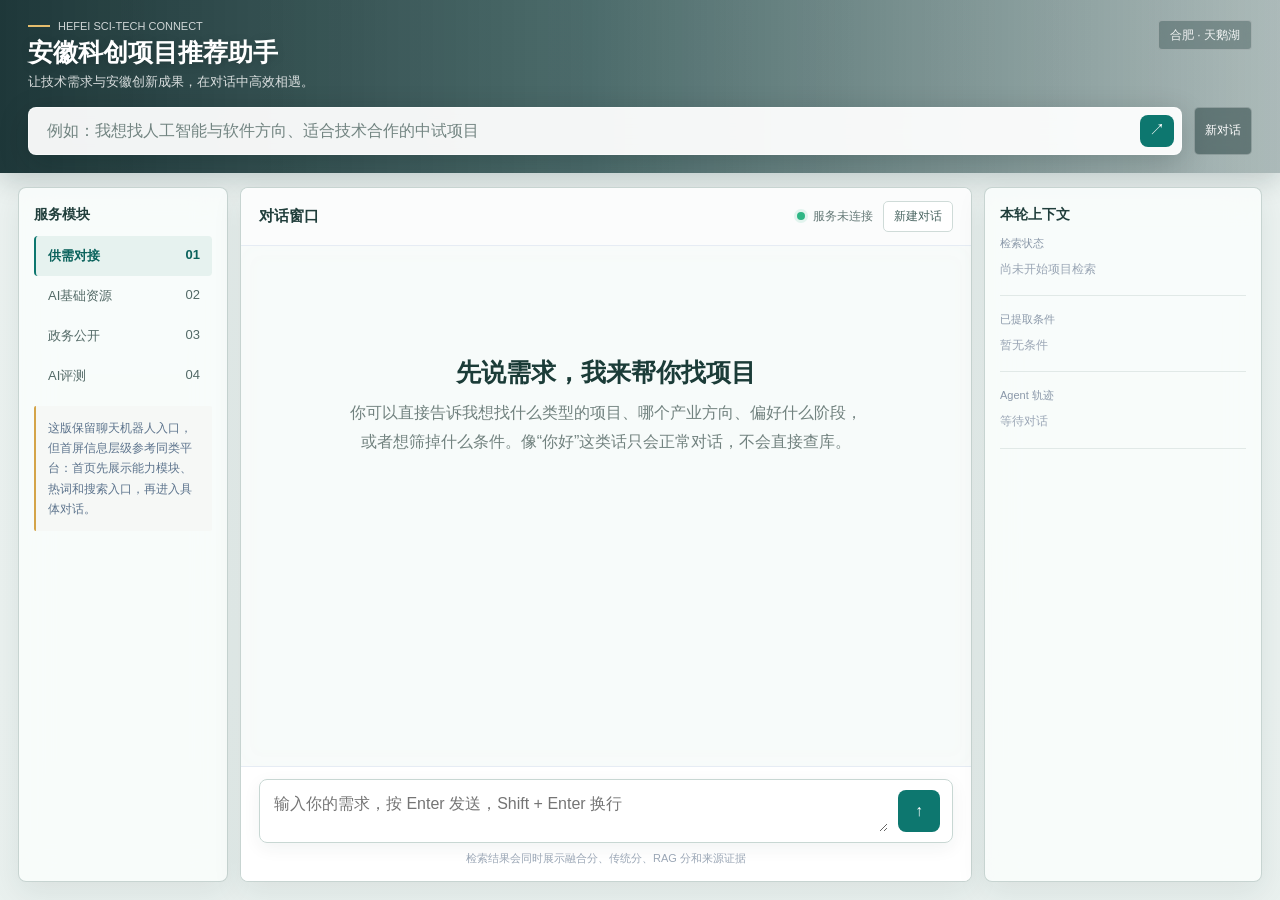
==== anhui_frontend/index.html @ 197494be "feat: add Anhui STI recommendation demo" ====
<!doctype html>
<html lang="zh-CN">
  <head>
    <meta charset="UTF-8" />
    <meta name="viewport" content="width=device-width, initial-scale=1.0" />
    <title>安徽科创项目推荐助手</title>
    <style>
      :root {
        --bg: #f4f7fb;
        --panel: rgba(255, 255, 255, 0.96);
        --text: #10213a;
        --muted: #6f7f95;
        --line: #dce4ef;
        --accent: #1f6fb2;
        --accent-2: #146a63;
        --accent-soft: #e8f3ff;
        --chip: #e7f5f1;
        --shadow: 0 18px 60px rgba(28, 47, 77, 0.12);
        font-family: "Microsoft YaHei", "PingFang SC", sans-serif;
      }
      * { box-sizing: border-box; }
      body { margin: 0; min-width: 320px; min-height: 100vh; color: var(--text); background: var(--bg); }
      button, textarea, input { font: inherit; }
      button { cursor: pointer; }
      a { color: inherit; text-decoration: none; }
      .page { min-height: 100vh; display: grid; grid-template-rows: auto auto 1fr; }
      .hero {
        position: relative;
        overflow: hidden;
        padding: 30px 34px 24px;
        background:
          radial-gradient(circle at 10% 12%, rgba(31, 111, 178, 0.18), transparent 22%),
          radial-gradient(circle at 88% 8%, rgba(20, 106, 99, 0.12), transparent 18%),
          linear-gradient(180deg, #ffffff 0%, #f8fbff 100%);
        border-bottom: 1px solid #e4ebf4;
      }
      .hero::after {
        content: "";
        position: absolute;
        inset: auto -18px -40px auto;
        width: 280px;
        height: 160px;
        border-radius: 48px;
        background:
          radial-gradient(circle at 22% 28%, rgba(255,255,255,0.7), transparent 18%),
          linear-gradient(135deg, rgba(31,111,178,0.12), rgba(20,106,99,0.1));
        transform: rotate(-8deg);
        pointer-events: none;
      }
      .hero-top { display: flex; justify-content: space-between; gap: 18px; align-items: flex-start; position: relative; z-index: 1; }
      .brand h1 { margin: 0; font-size: clamp(28px, 3vw, 46px); line-height: 1.08; letter-spacing: 0; }
      .brand p { margin: 10px 0 0; max-width: 860px; color: var(--muted); line-height: 1.7; font-size: 15px; }
      .hero-stats { display: flex; gap: 12px; flex-wrap: wrap; justify-content: flex-end; }
      .stat {
        min-width: 156px;
        padding: 14px 16px;
        border: 1px solid #dce6f1;
        border-radius: 8px;
        background: rgba(255,255,255,0.82);
        box-shadow: 0 10px 24px rgba(34, 56, 90, 0.06);
      }
      .stat strong { display: block; font-size: 18px; color: #143255; }
      .stat span { display: block; margin-top: 6px; color: var(--muted); font-size: 12px; }
      .module-row {
        position: relative;
        z-index: 1;
        display: grid;
        grid-template-columns: repeat(4, minmax(0, 1fr));
        gap: 12px;
        margin-top: 22px;
      }
      .module {
        min-height: 92px;
        padding: 16px 18px;
        border: 1px solid #dde6f0;
        border-radius: 8px;
        background: var(--panel);
        box-shadow: 0 12px 30px rgba(24, 51, 84, 0.06);
      }
      .module .label { display: inline-flex; align-items: center; gap: 8px; color: var(--accent); font-size: 12px; font-weight: 700; }
      .module h3 { margin: 10px 0 6px; font-size: 17px; line-height: 1.25; }
      .module p { margin: 0; color: var(--muted); font-size: 13px; line-height: 1.6; }
      .search-bar {
        margin-top: 18px;
        display: grid;
        grid-template-columns: 1fr auto;
        gap: 10px;
        align-items: stretch;
        position: relative;
        z-index: 1;
      }
      .search-box {
        display: flex;
        align-items: center;
        gap: 10px;
        padding: 10px 14px;
        border: 1px solid #cad7e5;
        border-radius: 8px;
        background: rgba(255,255,255,0.95);
        box-shadow: 0 10px 28px rgba(34, 56, 90, 0.05);
      }
      .search-box input {
        flex: 1;
        border: 0;
        outline: 0;
        color: #17324f;
        background: transparent;
      }
      .search-box button {
        width: 40px;
        height: 40px;
        border: 0;
        border-radius: 8px;
        color: #fff;
        background: var(--accent);
      }
      .hot-search {
        display: flex;
        flex-wrap: wrap;
        gap: 8px;
        margin-top: 12px;
        position: relative;
        z-index: 1;
      }
      .hot-search span { color: var(--muted); font-size: 12px; margin-right: 4px; }
      .hot-search button {
        padding: 7px 10px;
        border: 1px solid #d4dee9;
        border-radius: 4px;
        color: #38526f;
        background: #fff;
      }
      .hot-search button:hover { border-color: #8bb6d9; color: var(--accent); }
      .workspace {
        display: grid;
        grid-template-columns: 240px minmax(0, 1fr) 296px;
        gap: 16px;
        padding: 16px 16px 20px;
      }
      .rail, .context, .chat {
        min-width: 0;
        border: 1px solid var(--line);
        border-radius: 8px;
        background: var(--panel);
        box-shadow: var(--shadow);
      }
      .rail { padding: 18px 14px; }
      .rail h2, .context h2 { margin: 0 0 12px; font-size: 15px; }
      .rail-item {
        display: flex;
        justify-content: space-between;
        gap: 10px;
        padding: 11px 12px;
        border-radius: 6px;
        color: #36506f;
        font-size: 13px;
      }
      .rail-item.active { color: #143255; background: #eef5ff; }
      .rail-note { margin-top: 10px; padding: 12px; border-radius: 6px; color: #5d748d; font-size: 12px; line-height: 1.7; background: #f8fbfd; }
      .chat { display: flex; flex-direction: column; min-height: 0; }
      .chat-head {
        padding: 16px 20px;
        border-bottom: 1px solid #e6ecf4;
        display: flex;
        align-items: center;
        justify-content: space-between;
        gap: 16px;
      }
      .chat-head strong { font-size: 15px; }
      .status { color: var(--muted); font-size: 12px; }
      .status::before {
        content: "";
        display: inline-block;
        width: 8px;
        height: 8px;
        margin-right: 8px;
        border-radius: 50%;
        background: #42b883;
      }
      .stream {
        flex: 1;
        min-height: 460px;
        padding: 20px;
        overflow: auto;
      }
      .empty {
        max-width: 560px;
        margin: 12vh auto 0;
        text-align: center;
      }
      .empty h2 { margin: 0; font-size: 28px; line-height: 1.18; }
      .empty p { margin: 12px auto 0; max-width: 580px; color: var(--muted); line-height: 1.8; }
      .messages { display: grid; gap: 14px; }
      .msg { display: flex; gap: 12px; align-items: flex-start; max-width: 860px; margin: 0 auto; }
      .msg.user { justify-content: flex-end; }
      .avatar {
        flex: 0 0 30px;
        width: 30px;
        height: 30px;
        border-radius: 7px;
        display: grid;
        place-items: center;
        color: #fff;
        background: var(--accent);
        font-size: 12px;
        font-weight: 700;
      }
      .msg.user .avatar { order: 2; background: #169080; color: #fff; }
      .bubble {
        max-width: min(750px, 88%);
        padding: 12px 14px;
        border: 1px solid #dfe7f0;
        border-radius: 6px 12px 12px 12px;
        background: #fbfdff;
        line-height: 1.8;
        white-space: pre-wrap;
      }
      .msg.user .bubble {
        border-color: #d8ece6;
        border-radius: 12px 6px 12px 12px;
        background: #eaf7f3;
      }
      .answer-meta {
        display: flex;
        flex-wrap: wrap;
        gap: 8px;
        margin-top: 10px;
        color: var(--muted);
        font-size: 12px;
      }
      .answer-tag {
        display: inline-flex;
        align-items: center;
        min-height: 24px;
        padding: 0 8px;
        border-radius: 4px;
        background: #eef6ff;
        color: #316497;
      }
      .result-list { display: grid; gap: 10px; margin-top: 14px; }
      .result {
        padding: 14px 15px;
        border: 1px solid #dbe4ee;
        border-left: 3px solid var(--accent-2);
        border-radius: 6px;
        background: #fff;
      }
      .result h3 { margin: 0 0 6px; font-size: 15px; line-height: 1.35; }
      .result .meta { color: #4e6885; font-size: 12px; line-height: 1.7; }
      .result .summary { margin-top: 8px; color: #5d6f82; font-size: 13px; line-height: 1.7; }
      .result a { display: inline-block; margin-top: 8px; color: var(--accent); font-size: 12px; }
      .composer {
        padding: 14px 20px 18px;
        border-top: 1px solid #e6ecf4;
        background: #fff;
      }
      .composer-box {
        display: flex;
        align-items: flex-end;
        gap: 10px;
        padding: 10px 12px;
        border: 1px solid #ccd7e3;
        border-radius: 8px;
        box-shadow: 0 8px 22px rgba(34, 56, 90, 0.06);
      }
      textarea {
        flex: 1;
        min-height: 40px;
        max-height: 150px;
        border: 0;
        outline: 0;
        resize: vertical;
        color: #17324f;
        background: transparent;
      }
      .send {
        width: 42px;
        height: 42px;
        border: 0;
        border-radius: 8px;
        color: #fff;
        background: var(--accent);
      }
      .send:disabled { opacity: .55; cursor: wait; }
      .composer-note { margin-top: 8px; color: #9aa6b5; font-size: 11px; text-align: center; }
      .context { padding: 18px 16px; }
      .context-block { padding-bottom: 16px; margin-bottom: 16px; border-bottom: 1px solid #e6edf5; }
      .context-label { margin-bottom: 8px; color: #8a98a9; font-size: 11px; }
      .chips { display: flex; flex-wrap: wrap; gap: 6px; }
      .chip { padding: 4px 7px; border-radius: 4px; color: #2f6b67; background: #e5f3ef; font-size: 11px; }
      .trace { display: grid; gap: 6px; }
      .trace-row { display: flex; justify-content: space-between; gap: 8px; color: #617084; font-size: 11px; }
      .trace-row strong { color: #31587b; }
      .empty-context { color: #9aa6b5; font-size: 12px; line-height: 1.7; }
      .session-pill { display: inline-flex; align-items: center; padding: 6px 10px; border-radius: 999px; color: #294b77; background: #eef5ff; font-size: 12px; }
      @media (max-width: 1100px) {
        .workspace { grid-template-columns: 220px minmax(0, 1fr); }
        .context { display: none; }
        .module-row { grid-template-columns: repeat(2, minmax(0, 1fr)); }
      }
      @media (max-width: 720px) {
        .hero, .workspace { padding-left: 12px; padding-right: 12px; }
        .hero-top { flex-direction: column; }
        .hero-stats { justify-content: flex-start; }
        .workspace { display: block; }
        .rail { display: none; }
        .module-row { grid-template-columns: 1fr; }
        .search-bar { grid-template-columns: 1fr; }
        .chat { margin-top: 14px; }
        .empty h2 { font-size: 24px; }
      }

      /* Keep the conversation usable in the first viewport. */
      .page { grid-template-rows: auto 1fr; height: 100vh; }
      .hero {
        padding: 14px 22px 12px;
        background: #fff;
      }
      .hero-top { align-items: center; }
      .brand h1 { font-size: 22px; }
      .brand p { display: none; }
      .hero-stats { display: none; }
      .module-row, .hot-search { display: none; }
      .search-bar { margin-top: 12px; grid-template-columns: minmax(0, 1fr) auto; }
      .search-box { min-height: 42px; padding: 5px 8px 5px 12px; }
      .search-box button { width: 34px; height: 32px; }
      .workspace { min-height: 0; height: 100%; padding: 12px 16px 16px; }
      .rail, .context, .chat { min-height: 0; }
      .rail, .context { overflow: auto; }
      .chat { height: 100%; overflow: hidden; }
      .stream { min-height: 0; }
      .chat-actions { display: flex; align-items: center; gap: 10px; }
      .new-session {
        border: 1px solid #d7e1eb; border-radius: 5px; padding: 6px 10px;
        color: #48627e; background: #fff; font-size: 12px;
      }
      .new-session:hover { border-color: #7fa9cc; color: var(--accent); }
      @media (max-width: 720px) {
        .hero { padding: 12px; }
        .brand h1 { font-size: 19px; }
        .search-bar { grid-template-columns: 1fr auto; }
        .workspace { height: calc(100vh - 112px); padding: 8px 12px 12px; }
      }

      /* Hefei Swan Lake workspace theme */
      :root {
        --bg: #e9efee;
        --panel: rgba(255, 255, 255, 0.97);
        --text: #18302f;
        --muted: #667a78;
        --line: #d8e2df;
        --accent: #0d776f;
        --accent-2: #c79135;
        --accent-soft: #e5f3f0;
        --chip: #e2f1ed;
        --shadow: 0 10px 30px rgba(23, 51, 49, 0.08);
        font-family: "HarmonyOS Sans SC", "Source Han Sans SC", "Microsoft YaHei", sans-serif;
      }
      body {
        position: relative;
        background:
          linear-gradient(rgba(222, 233, 230, .58), rgba(222, 233, 230, .66)),
          url("/static/assets/hefei-swan-lake.jpg") center / cover fixed no-repeat;
      }
      body::before {
        content: "";
        position: fixed;
        inset: 0;
        z-index: -1;
        background: url("/static/assets/hefei-swan-lake.jpg") center / cover no-repeat;
      }
      .hero {
        min-height: 154px;
        padding: 20px 28px 18px;
        isolation: isolate;
        border-bottom: 0;
        background-image:
          linear-gradient(90deg, rgba(8, 35, 37, .9) 0%, rgba(8, 50, 50, .7) 46%, rgba(8, 42, 43, .28) 100%);
        background-color: transparent;
        box-shadow: 0 8px 24px rgba(10, 40, 40, .18);
      }
      .hero::after { display: none; }
      .hero-top { min-height: 58px; align-items: flex-start; }
      .brand { color: #fff; }
      .brand-kicker {
        display: flex;
        align-items: center;
        gap: 8px;
        margin-bottom: 7px;
        color: rgba(255,255,255,.78);
        font-size: 11px;
      }
      .brand-kicker::before {
        content: "";
        width: 22px;
        height: 2px;
        background: #e5bd6d;
      }
      .brand h1 { color: #fff; font-size: 25px; font-weight: 700; text-shadow: 0 2px 10px rgba(0,0,0,.2); }
      .brand p { display: block; margin-top: 6px; color: rgba(255,255,255,.82); font-size: 13px; line-height: 1.5; }
      .landmark {
        display: inline-flex;
        align-items: center;
        min-height: 30px;
        padding: 0 11px;
        border: 1px solid rgba(255,255,255,.3);
        border-radius: 4px;
        color: rgba(255,255,255,.9);
        background: rgba(7, 35, 35, .28);
        backdrop-filter: blur(8px);
        font-size: 12px;
      }
      .search-bar { margin-top: 15px; gap: 12px; }
      .search-box {
        min-height: 48px;
        padding: 5px 7px 5px 16px;
        border: 1px solid rgba(255,255,255,.52);
        background: rgba(255,255,255,.94);
        box-shadow: 0 8px 30px rgba(4, 25, 26, .2);
        backdrop-filter: blur(12px);
      }
      .search-box input { color: #203b39; }
      .search-box input, textarea { min-width: 0; }
      .search-box input::placeholder { color: #728481; }
      .search-box button, .send {
        color: #fff;
        background: var(--accent);
        transition: transform .18s ease, background .18s ease;
      }
      .search-box button:hover, .send:hover { transform: translateY(-1px); background: #095e58; }
      .session-pill {
        border: 1px solid rgba(255,255,255,.28);
        border-radius: 5px;
        color: #fff;
        background: rgba(7, 35, 35, .42);
        backdrop-filter: blur(8px);
      }
      .workspace {
        grid-template-columns: 210px minmax(0, 1fr) 278px;
        gap: 12px;
        padding: 14px 18px 18px;
        background: transparent;
      }
      .rail, .context, .chat {
        border-color: rgba(190, 205, 201, .85);
        background: rgba(250, 253, 252, .88);
        backdrop-filter: blur(16px) saturate(.9);
        box-shadow: var(--shadow);
      }
      .rail, .context { padding: 18px 15px; }
      .rail h2, .context h2 { color: #213f3c; font-size: 14px; }
      .rail-item { border-left: 2px solid transparent; border-radius: 4px; color: #526966; }
      .rail-item.active { border-left-color: var(--accent); color: #0a625c; background: #e6f2ef; font-weight: 700; }
      .rail-note { border-left: 2px solid #d4a449; border-radius: 2px; background: #f6f8f6; }
      .chat-head { min-height: 58px; padding: 13px 18px; background: rgba(252,253,253,.92); }
      .chat-head strong { color: #203e3b; }
      .status::before { background: #2fb685; box-shadow: 0 0 0 3px rgba(47,182,133,.12); }
      .new-session { border-color: #cfdbd8; color: #486460; }
      .stream {
        padding: 22px 24px;
        background: rgba(248, 251, 250, .9);
        backdrop-filter: blur(10px);
        scrollbar-color: #a7bbb7 transparent;
      }
      .empty { margin-top: 10vh; }
      .empty h2 { color: #1b3c38; font-size: 25px; }
      .empty p { max-width: 520px; color: #71827f; }
      .msg { gap: 10px; max-width: 920px; animation: message-in .22s ease-out both; }
      @keyframes message-in { from { opacity: 0; transform: translateY(5px); } to { opacity: 1; transform: translateY(0); } }
      .avatar { border-radius: 5px; background: #176f69; box-shadow: 0 4px 12px rgba(13,119,111,.16); }
      .msg.user .avatar { background: #b4822d; }
      .bubble {
        max-width: min(760px, 82%);
        padding: 12px 15px;
        border-color: #dce7e4;
        border-radius: 4px 10px 10px 10px;
        background: #fff;
        box-shadow: 0 4px 14px rgba(27, 55, 52, .05);
        line-height: 1.72;
      }
      .msg.user .bubble {
        border-color: #cfe3de;
        border-radius: 10px 4px 10px 10px;
        color: #21413d;
        background: #e3f1ed;
        box-shadow: none;
      }
      .result { border-color: #d7e3df; border-left-color: #c18a2d; background: #fcfdfd; }
      .answer-tag { color: #356b64; background: #e8f3f0; }
      .composer { padding: 12px 18px 15px; background: #fff; }
      .composer-box { border-color: #c8d7d3; box-shadow: 0 5px 18px rgba(21, 56, 52, .06); }
      .composer-box:focus-within { border-color: #6b9f99; box-shadow: 0 0 0 3px rgba(13,119,111,.08); }
      .context-block { border-bottom-color: #e1e9e7; }
      .trace-row strong { color: #29635d; }
      .chip { color: #28645d; background: #e1f0ec; }
      @media (max-width: 1100px) {
        .workspace { grid-template-columns: 190px minmax(0, 1fr); }
      }
      @media (max-width: 720px) {
        html, body { width: 100%; max-width: 100%; overflow-x: hidden; }
        .page, .workspace, .chat { width: 100%; max-width: 100vw; }
        .hero { min-height: 132px; padding: 14px 12px; background-position: 58% center; }
        .brand h1 { font-size: 20px; }
        .brand p, .landmark { display: none; }
        .search-bar { grid-template-columns: minmax(0, 1fr); margin-top: 12px; }
        .search-box { width: 100%; min-width: 0; }
        .session-pill { display: none; }
        .workspace { height: calc(100vh - 132px); padding: 8px; }
        .chat-head { padding: 12px 14px; }
        .chat-head .status { display: none; }
        .new-session { padding: 5px 8px; }
        .stream { padding: 16px 10px; }
        .empty { width: 100%; margin-top: 9vh; padding: 0 8px; }
        .empty h2 { font-size: 21px; overflow-wrap: anywhere; }
        .empty p { font-size: 14px; }
        .bubble { max-width: 88%; }
        .composer { padding: 10px; }
        .composer-box { width: 100%; min-width: 0; }
        .composer-note { white-space: normal; }
      }
    </style>
  </head>
  <body>
    <div class="page">
      <header class="hero">
        <div class="hero-top">
          <div class="brand">
            <div class="brand-kicker">HEFEI SCI-TECH CONNECT</div>
            <h1>安徽科创项目推荐助手</h1>
            <p>让技术需求与安徽创新成果，在对话中高效相遇。</p>
          </div>
          <span class="landmark">合肥 · 天鹅湖</span>
          <div class="hero-stats">
            <div class="stat"><strong id="projectCount">11,997</strong><span>条项目数据</span></div>
            <div class="stat"><strong id="agentCount">7</strong><span>Agents</span></div>
            <div class="stat"><strong id="retrievalLabel">就绪</strong><span>检索状态</span></div>
          </div>
        </div>
        <div class="module-row">
          <div class="module">
            <div class="label">供需对接</div>
            <h3>项目与需求精准匹配</h3>
            <p>围绕产业、技术、阶段和合作方式，快速找到可对接项目。</p>
          </div>
          <div class="module">
            <div class="label">AI基础资源</div>
            <h3>百炼大模型 + pgvector</h3>
            <p>对话、意图、向量检索和推荐说明分层处理。</p>
          </div>
          <div class="module">
            <div class="label">政务公开</div>
            <h3>来源、证据与追溯</h3>
            <p>结果保留来源链接和原始字段，便于解释与复核。</p>
          </div>
          <div class="module">
            <div class="label">需求大厅</div>
            <h3>热词搜索与任务追问</h3>
            <p>简单寒暄不查库，需求明确后才进入推荐。</p>
          </div>
        </div>
        <div class="search-bar">
          <div class="search-box">
            <input id="query" placeholder="例如：我想找人工智能与软件方向、适合技术合作的中试项目" />
            <button id="submit" aria-label="发送">↗</button>
          </div>
          <div class="session-pill" id="sessionLabel">新对话</div>
        </div>
        <div class="hot-search">
          <span>热门搜索：</span>
          <button class="hot">人工智能</button>
          <button class="hot">中试阶段</button>
          <button class="hot">技术合作</button>
          <button class="hot">新能源</button>
          <button class="hot">智能制造</button>
        </div>
      </header>
      <section class="workspace">
        <aside class="rail">
          <h2>服务模块</h2>
          <div class="rail-item active"><span>供需对接</span><span>01</span></div>
          <div class="rail-item"><span>AI基础资源</span><span>02</span></div>
          <div class="rail-item"><span>政务公开</span><span>03</span></div>
          <div class="rail-item"><span>AI评测</span><span>04</span></div>
          <div class="rail-note">
            这版保留聊天机器人入口，但首屏信息层级参考同类平台：首页先展示能力模块、热词和搜索入口，再进入具体对话。
          </div>
        </aside>
        <main class="chat">
          <div class="chat-head">
            <strong>对话窗口</strong>
            <div class="chat-actions">
              <span class="status" id="serviceStatus">系统在线</span>
              <button class="new-session" id="newSession" type="button">新建对话</button>
            </div>
          </div>
          <div class="stream" id="conversation">
            <div class="empty" id="welcome">
              <h2>先说需求，我来帮你找项目</h2>
              <p>你可以直接告诉我想找什么类型的项目、哪个产业方向、偏好什么阶段，或者想筛掉什么条件。像“你好”这类话只会正常对话，不会直接查库。</p>
            </div>
          </div>
          <div class="composer">
            <div class="composer-box">
              <textarea id="input" rows="1" placeholder="输入你的需求，按 Enter 发送，Shift + Enter 换行"></textarea>
              <button class="send" id="send">↑</button>
            </div>
            <div class="composer-note">检索结果会同时展示融合分、传统分、RAG 分和来源证据</div>
          </div>
        </main>
        <aside class="context">
          <h2>本轮上下文</h2>
          <div class="context-block">
            <div class="context-label">检索状态</div>
            <div id="retrievalState" class="empty-context">尚未开始项目检索</div>
          </div>
          <div class="context-block">
            <div class="context-label">已提取条件</div>
            <div id="memory" class="chips"><span class="empty-context">暂无条件</span></div>
          </div>
          <div class="context-block">
            <div class="context-label">Agent 轨迹</div>
            <div id="trace" class="trace"><span class="empty-context">等待对话</span></div>
          </div>
        </aside>
      </section>
    </div>
    <script>
      const conversation = document.querySelector("#conversation");
      const input = document.querySelector("#input");
      const send = document.querySelector("#send");
      const memory = document.querySelector("#memory");
      const trace = document.querySelector("#trace");
      const retrievalState = document.querySelector("#retrievalState");
      const sessionLabel = document.querySelector("#sessionLabel");
      const retrievalLabel = document.querySelector("#retrievalLabel");
      let sessionId = localStorage.getItem("ahsti_session_id") || null;
      let activeRequestController = null;
      let activeRequestTimer = null;
      const esc = v => String(v || "").replace(/[&<>"']/g, c => ({ "&":"&amp;", "<":"&lt;", ">":"&gt;", '"':"&quot;", "'":"&#039;" }[c]));

      const clearRequestState = () => {
        if (activeRequestTimer) window.clearTimeout(activeRequestTimer);
        activeRequestTimer = null;
        activeRequestController = null;
        send.disabled = false;
      };

      const renderMessage = (role, text, data) => {
        document.querySelector("#welcome")?.remove();
        const wrap = document.createElement("div");
        wrap.className = `msg ${role}`;
        const results = data?.results?.length
          ? `<div class="result-list">${data.results.map(item => `
              <article class="result">
                <h3>${esc(item.name)}</h3>
                <div class="meta">${esc(item.track)} · ${esc(item.technology)} · ${esc(item.stage)}</div>
                <div class="summary">${esc(item.summary || "暂无项目简介")}</div>
                <div class="answer-meta">
                  <span class="answer-tag">融合 ${item.fused_score}</span>
                  <span class="answer-tag">传统 ${item.traditional_score}</span>
                  <span class="answer-tag">RAG ${item.rag_score}</span>
                  <span class="answer-tag">${esc(item.evidence_status || "pass")}</span>
                </div>
                ${item.source_url ? `<a href="${esc(item.source_url)}" target="_blank" rel="noreferrer">查看来源 ↗</a>` : ""}
              </article>`).join("")}</div>`
          : "";
        wrap.innerHTML = `
          <div class="avatar">${role === "user" ? "我" : "科"}</div>
          <div class="bubble">
            ${esc(text)}
            ${results}
          </div>`;
        conversation.appendChild(wrap);
        conversation.scrollTop = conversation.scrollHeight;
      };

      const renderContext = data => {
        sessionId = data.session_id;
        localStorage.setItem("ahsti_session_id", sessionId);
        sessionLabel.textContent = `会话 ${sessionId}`;
        retrievalState.textContent =
          data.retrieval_mode === "pgvector"
            ? "已完成 pgvector 检索"
            : data.retrieval_mode === "not_run"
              ? "本轮未检索项目库"
              : "本地回退检索";
        retrievalLabel.textContent =
          data.retrieval_mode === "pgvector" ? "pgvector" : data.retrieval_mode === "not_run" ? "对话" : "回退";
        const all = [
          ...(data.short_term_memory?.industries || []),
          ...(data.short_term_memory?.technologies || []),
          ...(data.short_term_memory?.stages || []),
          ...(data.short_term_memory?.cooperation || []),
        ];
        memory.innerHTML = all.length
          ? all.map(x => `<span class="chip">${esc(x)}</span>`).join("")
          : '<span class="empty-context">暂无条件</span>';
        trace.innerHTML = (data.agent_trace || [])
          .map(x => `<div class="trace-row"><strong>${esc(x.agent)}</strong><span>${esc(x.mode || x.intent || (x.should_retrieve === false ? "等待澄清" : ""))}</span></div>`)
          .join("");
      };

      async function submit() {
        const text = input.value.trim();
        if (text.length < 2 || activeRequestController) return;
        renderMessage("user", text);
        input.value = "";
        send.disabled = true;
        activeRequestController = new AbortController();
        activeRequestTimer = window.setTimeout(() => activeRequestController?.abort(), 30000);
        try {
          const response = await fetch("/api/chat", {
            method: "POST",
            headers: { "Content-Type": "application/json" },
            body: JSON.stringify({ query: text, top_k: 5, session_id: sessionId }),
            signal: activeRequestController.signal,
          });
          const data = await response.json();
          if (!response.ok) throw new Error(data.detail || "请求失败");
          renderMessage("assistant", data.answer, data);
          renderContext(data);
        } catch (error) {
          const message = error?.name === "AbortError"
            ? "请求超时，已自动取消本轮等待。你可以直接重新发一条。"
            : `暂时无法完成请求：${error.message}`;
          renderMessage("assistant", message);
        } finally {
          clearRequestState();
          input.focus();
        }
      }

      send.addEventListener("click", submit);
      document.querySelector("#submit")?.addEventListener("click", () => {
        const text = document.querySelector("#query").value.trim();
        if (!text) return;
        input.value = text;
        submit();
      });
      document.querySelector("#query")?.addEventListener("keydown", e => {
        if (e.key === "Enter") {
          e.preventDefault();
          document.querySelector("#submit")?.click();
        }
      });
      input.addEventListener("keydown", e => {
        if (e.key === "Enter" && !e.shiftKey) {
          e.preventDefault();
          submit();
        }
      });
      document.querySelectorAll(".hot").forEach(btn => {
        btn.addEventListener("click", () => {
          input.value = `我想找${btn.textContent}方向的科创项目`;
          submit();
        });
      });
      document.querySelector("#newSession")?.addEventListener("click", () => {
        if (activeRequestController) activeRequestController.abort();
        sessionId = null;
        localStorage.removeItem("ahsti_session_id");
        sessionLabel.textContent = "新对话";
        conversation.innerHTML = `
          <div class="empty" id="welcome">
            <h2>先说需求，我来帮你找项目</h2>
            <p>你可以直接告诉我想找什么类型的项目、哪个产业方向、偏好什么阶段，或者想筛掉什么条件。像“你好”这类话只会正常对话，不会直接查库。</p>
          </div>`;
        document.querySelector("#welcome");
        memory.innerHTML = '<span class="empty-context">暂无条件</span>';
        trace.innerHTML = '<span class="empty-context">等待对话</span>';
        retrievalState.textContent = "尚未开始项目检索";
        retrievalLabel.textContent = "就绪";
      });
      window.addEventListener("beforeunload", () => activeRequestController?.abort());
      fetch("/healthz")
        .then(r => r.json())
        .then(data => {
          document.querySelector("#projectCount").textContent = data.projects.toLocaleString();
          document.querySelector("#agentCount").textContent = data.agents.length;
          document.querySelector("#serviceStatus").textContent = `系统在线 · ${data.mode}`;
        })
        .catch(() => {
          document.querySelector("#serviceStatus").textContent = "服务未连接";
        });
    </script>
  </body>
  </html>
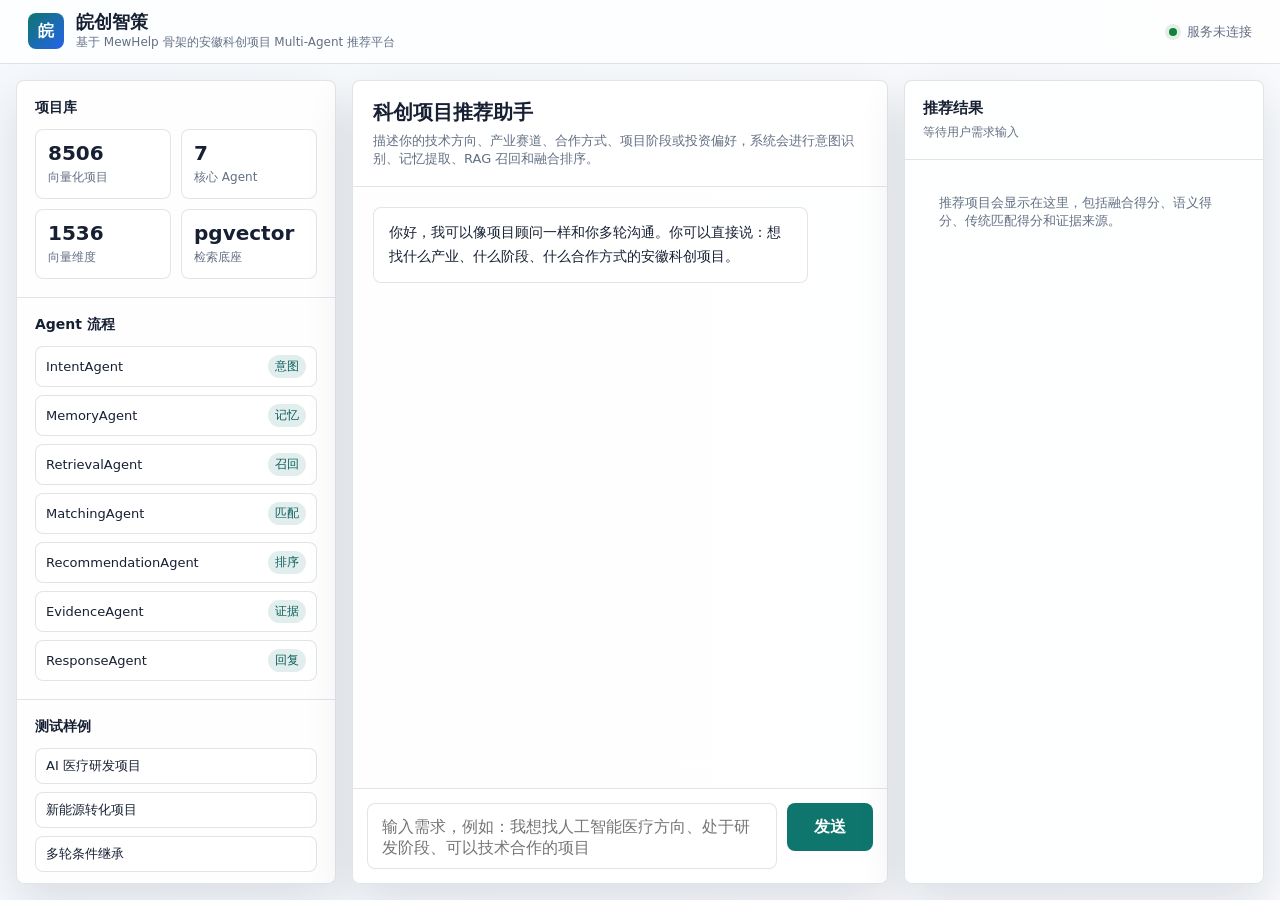
==== commit 446ebb2e: "Replace demo runtime with MewHelp-based Anhui assistant" ====
--- a/anhui_frontend/index.html
+++ b/anhui_frontend/index.html
@@ -1,787 +1,580 @@
 <!doctype html>
 <html lang="zh-CN">
-  <head>
-    <meta charset="UTF-8" />
-    <meta name="viewport" content="width=device-width, initial-scale=1.0" />
-    <title>安徽科创项目推荐助手</title>
-    <style>
-      :root {
-        --bg: #f4f7fb;
-        --panel: rgba(255, 255, 255, 0.96);
-        --text: #10213a;
-        --muted: #6f7f95;
-        --line: #dce4ef;
-        --accent: #1f6fb2;
-        --accent-2: #146a63;
-        --accent-soft: #e8f3ff;
-        --chip: #e7f5f1;
-        --shadow: 0 18px 60px rgba(28, 47, 77, 0.12);
-        font-family: "Microsoft YaHei", "PingFang SC", sans-serif;
+<head>
+  <meta charset="utf-8" />
+  <meta name="viewport" content="width=device-width, initial-scale=1" />
+  <title>皖创智策 - 科创项目智能推荐平台</title>
+  <style>
+    :root {
+      color-scheme: light;
+      --ink: #172033;
+      --muted: #637083;
+      --line: rgba(23, 32, 51, 0.12);
+      --panel: rgba(255, 255, 255, 0.86);
+      --panel-strong: rgba(255, 255, 255, 0.94);
+      --accent: #0f766e;
+      --accent-dark: #0b5e59;
+      --blue: #2563eb;
+      --warn: #b45309;
+      --ok: #15803d;
+    }
+
+    * { box-sizing: border-box; }
+    html, body { height: 100%; }
+    body {
+      margin: 0;
+      font-family: "Microsoft YaHei", "PingFang SC", system-ui, -apple-system, sans-serif;
+      color: var(--ink);
+      background:
+        linear-gradient(90deg, rgba(245, 248, 252, 0.92), rgba(245, 248, 252, 0.72)),
+        url("/static/assets/hefei-swan-lake.jpg") center / cover fixed no-repeat;
+      overflow: hidden;
+    }
+
+    .app {
+      height: 100vh;
+      display: grid;
+      grid-template-rows: 64px 1fr;
+      backdrop-filter: saturate(1.1);
+    }
+
+    .topbar {
+      display: flex;
+      align-items: center;
+      justify-content: space-between;
+      padding: 0 28px;
+      background: rgba(255, 255, 255, 0.76);
+      border-bottom: 1px solid var(--line);
+      backdrop-filter: blur(18px);
+    }
+
+    .brand {
+      display: flex;
+      align-items: center;
+      gap: 12px;
+      min-width: 0;
+    }
+
+    .mark {
+      width: 36px;
+      height: 36px;
+      display: grid;
+      place-items: center;
+      border-radius: 8px;
+      color: #fff;
+      background: linear-gradient(135deg, #0f766e, #2563eb);
+      font-weight: 800;
+    }
+
+    .brand h1 {
+      margin: 0;
+      font-size: 18px;
+      line-height: 1.1;
+      letter-spacing: 0;
+    }
+
+    .brand span {
+      display: block;
+      margin-top: 3px;
+      color: var(--muted);
+      font-size: 12px;
+    }
+
+    .status {
+      display: flex;
+      gap: 10px;
+      align-items: center;
+      color: var(--muted);
+      font-size: 13px;
+    }
+
+    .dot {
+      width: 8px;
+      height: 8px;
+      border-radius: 50%;
+      background: var(--ok);
+      box-shadow: 0 0 0 4px rgba(21, 128, 61, 0.12);
+    }
+
+    .workspace {
+      min-height: 0;
+      display: grid;
+      grid-template-columns: 320px minmax(0, 1fr) 360px;
+      gap: 16px;
+      padding: 16px;
+    }
+
+    .panel {
+      min-height: 0;
+      background: var(--panel);
+      border: 1px solid var(--line);
+      border-radius: 8px;
+      box-shadow: 0 18px 48px rgba(15, 23, 42, 0.12);
+      backdrop-filter: blur(18px);
+    }
+
+    .side {
+      display: flex;
+      flex-direction: column;
+      overflow: hidden;
+    }
+
+    .section {
+      padding: 18px;
+      border-bottom: 1px solid var(--line);
+    }
+
+    .section:last-child { border-bottom: 0; }
+    .section h2 {
+      margin: 0 0 12px;
+      font-size: 14px;
+      letter-spacing: 0;
+    }
+
+    .metric-grid {
+      display: grid;
+      grid-template-columns: 1fr 1fr;
+      gap: 10px;
+    }
+
+    .metric {
+      padding: 12px;
+      border: 1px solid var(--line);
+      border-radius: 8px;
+      background: rgba(255, 255, 255, 0.62);
+    }
+
+    .metric b {
+      display: block;
+      font-size: 20px;
+      line-height: 1.1;
+    }
+
+    .metric span {
+      display: block;
+      margin-top: 5px;
+      color: var(--muted);
+      font-size: 12px;
+    }
+
+    .agent-list {
+      display: grid;
+      gap: 8px;
+      margin: 0;
+      padding: 0;
+      list-style: none;
+    }
+
+    .agent-list li {
+      display: flex;
+      justify-content: space-between;
+      align-items: center;
+      gap: 10px;
+      min-height: 34px;
+      padding: 8px 10px;
+      border: 1px solid var(--line);
+      border-radius: 8px;
+      background: rgba(255, 255, 255, 0.55);
+      font-size: 13px;
+    }
+
+    .pill {
+      padding: 3px 7px;
+      border-radius: 999px;
+      color: var(--accent-dark);
+      background: rgba(15, 118, 110, 0.12);
+      font-size: 12px;
+      white-space: nowrap;
+    }
+
+    .chat {
+      min-width: 0;
+      display: grid;
+      grid-template-rows: auto 1fr auto;
+      overflow: hidden;
+    }
+
+    .chat-head {
+      padding: 18px 20px;
+      border-bottom: 1px solid var(--line);
+      background: rgba(255, 255, 255, 0.42);
+    }
+
+    .chat-head h2 {
+      margin: 0 0 6px;
+      font-size: 20px;
+    }
+
+    .chat-head p {
+      margin: 0;
+      color: var(--muted);
+      font-size: 13px;
+    }
+
+    .messages {
+      min-height: 0;
+      overflow: auto;
+      padding: 20px;
+      display: flex;
+      flex-direction: column;
+      gap: 14px;
+    }
+
+    .msg {
+      max-width: min(760px, 88%);
+      padding: 13px 15px;
+      border-radius: 8px;
+      line-height: 1.7;
+      font-size: 14px;
+      white-space: pre-wrap;
+    }
+
+    .msg.user {
+      align-self: flex-end;
+      color: #fff;
+      background: linear-gradient(135deg, var(--accent), var(--blue));
+    }
+
+    .msg.bot {
+      align-self: flex-start;
+      background: var(--panel-strong);
+      border: 1px solid var(--line);
+    }
+
+    .composer {
+      display: grid;
+      grid-template-columns: 1fr auto;
+      gap: 10px;
+      padding: 14px;
+      border-top: 1px solid var(--line);
+      background: rgba(255, 255, 255, 0.72);
+    }
+
+    textarea {
+      width: 100%;
+      min-height: 48px;
+      max-height: 120px;
+      resize: none;
+      border: 1px solid var(--line);
+      border-radius: 8px;
+      padding: 13px 14px;
+      font: inherit;
+      outline: none;
+      background: rgba(255, 255, 255, 0.88);
+    }
+
+    textarea:focus {
+      border-color: rgba(15, 118, 110, 0.55);
+      box-shadow: 0 0 0 3px rgba(15, 118, 110, 0.12);
+    }
+
+    button {
+      height: 48px;
+      min-width: 86px;
+      border: 0;
+      border-radius: 8px;
+      color: #fff;
+      background: var(--accent);
+      font: inherit;
+      font-weight: 700;
+      cursor: pointer;
+    }
+
+    button:hover { background: var(--accent-dark); }
+    button:disabled {
+      cursor: not-allowed;
+      opacity: 0.62;
+    }
+
+    .results {
+      display: grid;
+      grid-template-rows: auto 1fr;
+      overflow: hidden;
+    }
+
+    .result-head {
+      padding: 18px;
+      border-bottom: 1px solid var(--line);
+    }
+
+    .result-head h2 {
+      margin: 0 0 6px;
+      font-size: 15px;
+    }
+
+    .result-head p {
+      margin: 0;
+      color: var(--muted);
+      font-size: 12px;
+    }
+
+    .result-list {
+      min-height: 0;
+      overflow: auto;
+      display: grid;
+      align-content: start;
+      gap: 12px;
+      padding: 14px;
+    }
+
+    .project {
+      padding: 14px;
+      border: 1px solid var(--line);
+      border-radius: 8px;
+      background: rgba(255, 255, 255, 0.82);
+    }
+
+    .project h3 {
+      margin: 0 0 8px;
+      font-size: 15px;
+      line-height: 1.45;
+    }
+
+    .project-meta {
+      display: flex;
+      flex-wrap: wrap;
+      gap: 6px;
+      margin-bottom: 8px;
+    }
+
+    .tag {
+      padding: 3px 7px;
+      border: 1px solid rgba(37, 99, 235, 0.18);
+      border-radius: 999px;
+      color: #1d4ed8;
+      background: rgba(37, 99, 235, 0.08);
+      font-size: 12px;
+    }
+
+    .score {
+      display: grid;
+      grid-template-columns: repeat(3, 1fr);
+      gap: 6px;
+      margin-top: 10px;
+      color: var(--muted);
+      font-size: 12px;
+    }
+
+    .score b {
+      display: block;
+      color: var(--ink);
+      font-size: 13px;
+    }
+
+    .empty {
+      padding: 20px;
+      color: var(--muted);
+      font-size: 13px;
+    }
+
+    @media (max-width: 1120px) {
+      body { overflow: auto; }
+      .app { min-height: 100vh; height: auto; }
+      .workspace {
+        grid-template-columns: 1fr;
       }
-      * { box-sizing: border-box; }
-      body { margin: 0; min-width: 320px; min-height: 100vh; color: var(--text); background: var(--bg); }
-      button, textarea, input { font: inherit; }
-      button { cursor: pointer; }
-      a { color: inherit; text-decoration: none; }
-      .page { min-height: 100vh; display: grid; grid-template-rows: auto auto 1fr; }
-      .hero {
-        position: relative;
-        overflow: hidden;
-        padding: 30px 34px 24px;
-        background:
-          radial-gradient(circle at 10% 12%, rgba(31, 111, 178, 0.18), transparent 22%),
-          radial-gradient(circle at 88% 8%, rgba(20, 106, 99, 0.12), transparent 18%),
-          linear-gradient(180deg, #ffffff 0%, #f8fbff 100%);
-        border-bottom: 1px solid #e4ebf4;
+      .panel { min-height: 360px; }
+      .side, .results { min-height: auto; }
+    }
+
+    @media (max-width: 640px) {
+      .topbar {
+        padding: 0 14px;
       }
-      .hero::after {
-        content: "";
-        position: absolute;
-        inset: auto -18px -40px auto;
-        width: 280px;
-        height: 160px;
-        border-radius: 48px;
-        background:
-          radial-gradient(circle at 22% 28%, rgba(255,255,255,0.7), transparent 18%),
-          linear-gradient(135deg, rgba(31,111,178,0.12), rgba(20,106,99,0.1));
-        transform: rotate(-8deg);
-        pointer-events: none;
+      .status { display: none; }
+      .workspace { padding: 10px; gap: 10px; }
+      .msg { max-width: 100%; }
+      .composer { grid-template-columns: 1fr; }
+      button { width: 100%; }
+    }
+  </style>
+</head>
+<body>
+  <main class="app">
+    <header class="topbar">
+      <div class="brand">
+        <div class="mark">皖</div>
+        <div>
+          <h1>皖创智策</h1>
+          <span>基于 MewHelp 骨架的安徽科创项目 Multi-Agent 推荐平台</span>
+        </div>
+      </div>
+      <div class="status"><span class="dot"></span><span id="health">正在连接服务</span></div>
+    </header>
+
+    <section class="workspace">
+      <aside class="panel side">
+        <div class="section">
+          <h2>项目库</h2>
+          <div class="metric-grid">
+            <div class="metric"><b id="projectCount">8506</b><span>向量化项目</span></div>
+            <div class="metric"><b>7</b><span>核心 Agent</span></div>
+            <div class="metric"><b>1536</b><span>向量维度</span></div>
+            <div class="metric"><b>pgvector</b><span>检索底座</span></div>
+          </div>
+        </div>
+        <div class="section">
+          <h2>Agent 流程</h2>
+          <ul class="agent-list" id="agentList">
+            <li>IntentAgent <span class="pill">意图</span></li>
+            <li>MemoryAgent <span class="pill">记忆</span></li>
+            <li>RetrievalAgent <span class="pill">召回</span></li>
+            <li>MatchingAgent <span class="pill">匹配</span></li>
+            <li>RecommendationAgent <span class="pill">排序</span></li>
+            <li>EvidenceAgent <span class="pill">证据</span></li>
+            <li>ResponseAgent <span class="pill">回复</span></li>
+          </ul>
+        </div>
+        <div class="section">
+          <h2>测试样例</h2>
+          <ul class="agent-list">
+            <li onclick="useExample('我想找人工智能医疗方向、处于研发阶段、可以技术合作的项目')">AI 医疗研发项目</li>
+            <li onclick="useExample('有没有新能源节能环保方向，适合技术许可或合作转化的项目')">新能源转化项目</li>
+            <li onclick="useExample('刚才推荐的项目里，优先看有核心技术描述的')">多轮条件继承</li>
+          </ul>
+        </div>
+      </aside>
+
+      <section class="panel chat">
+        <div class="chat-head">
+          <h2>科创项目推荐助手</h2>
+          <p>描述你的技术方向、产业赛道、合作方式、项目阶段或投资偏好，系统会进行意图识别、记忆提取、RAG 召回和融合排序。</p>
+        </div>
+        <div class="messages" id="messages">
+          <div class="msg bot">你好，我可以像项目顾问一样和你多轮沟通。你可以直接说：想找什么产业、什么阶段、什么合作方式的安徽科创项目。</div>
+        </div>
+        <form class="composer" id="chatForm">
+          <textarea id="query" placeholder="输入需求，例如：我想找人工智能医疗方向、处于研发阶段、可以技术合作的项目"></textarea>
+          <button id="sendBtn" type="submit">发送</button>
+        </form>
+      </section>
+
+      <aside class="panel results">
+        <div class="result-head">
+          <h2>推荐结果</h2>
+          <p id="resultMeta">等待用户需求输入</p>
+        </div>
+        <div class="result-list" id="results">
+          <div class="empty">推荐项目会显示在这里，包括融合得分、语义得分、传统匹配得分和证据来源。</div>
+        </div>
+      </aside>
+    </section>
+  </main>
+
+  <script>
+    const messagesEl = document.getElementById("messages");
+    const resultsEl = document.getElementById("results");
+    const resultMetaEl = document.getElementById("resultMeta");
+    const healthEl = document.getElementById("health");
+    const projectCountEl = document.getElementById("projectCount");
+    const form = document.getElementById("chatForm");
+    const input = document.getElementById("query");
+    const sendBtn = document.getElementById("sendBtn");
+    let sessionId = localStorage.getItem("anhui_session_id") || "";
+
+    function addMessage(role, text) {
+      const node = document.createElement("div");
+      node.className = `msg ${role}`;
+      node.textContent = text;
+      messagesEl.appendChild(node);
+      messagesEl.scrollTop = messagesEl.scrollHeight;
+    }
+
+    function useExample(text) {
+      input.value = text;
+      input.focus();
+    }
+
+    function pct(value) {
+      const n = Number(value || 0);
+      return `${Math.round(n * 100)}%`;
+    }
+
+    function renderResults(items) {
+      if (!items || items.length === 0) {
+        resultsEl.innerHTML = `<div class="empty">这轮没有触发项目检索，或没有匹配到足够可靠的项目。</div>`;
+        return;
       }
-      .hero-top { display: flex; justify-content: space-between; gap: 18px; align-items: flex-start; position: relative; z-index: 1; }
-      .brand h1 { margin: 0; font-size: clamp(28px, 3vw, 46px); line-height: 1.08; letter-spacing: 0; }
-      .brand p { margin: 10px 0 0; max-width: 860px; color: var(--muted); line-height: 1.7; font-size: 15px; }
-      .hero-stats { display: flex; gap: 12px; flex-wrap: wrap; justify-content: flex-end; }
-      .stat {
-        min-width: 156px;
-        padding: 14px 16px;
-        border: 1px solid #dce6f1;
-        border-radius: 8px;
-        background: rgba(255,255,255,0.82);
-        box-shadow: 0 10px 24px rgba(34, 56, 90, 0.06);
+      resultsEl.innerHTML = "";
+      items.forEach((item, index) => {
+        const node = document.createElement("article");
+        node.className = "project";
+        node.innerHTML = `
+          <h3>${index + 1}. ${escapeHtml(item.name || item.project_id || "未命名项目")}</h3>
+          <div class="project-meta">
+            ${item.track ? `<span class="tag">${escapeHtml(item.track)}</span>` : ""}
+            ${item.stage ? `<span class="tag">${escapeHtml(item.stage)}</span>` : ""}
+            ${item.cooperation ? `<span class="tag">${escapeHtml(item.cooperation)}</span>` : ""}
+          </div>
+          <div>${escapeHtml((item.summary || item.core_technology || "").slice(0, 180))}</div>
+          <div class="score">
+            <span><b>${pct(item.fused_score)}</b>融合</span>
+            <span><b>${pct(item.rag_score)}</b>语义</span>
+            <span><b>${pct(item.traditional_score)}</b>规则</span>
+          </div>
+        `;
+        resultsEl.appendChild(node);
+      });
+    }
+
+    function escapeHtml(value) {
+      return String(value || "")
+        .replaceAll("&", "&amp;")
+        .replaceAll("<", "&lt;")
+        .replaceAll(">", "&gt;")
+        .replaceAll('"', "&quot;")
+        .replaceAll("'", "&#039;");
+    }
+
+    async function loadHealth() {
+      try {
+        const res = await fetch("/healthz");
+        const data = await res.json();
+        healthEl.textContent = `服务在线 · ${data.rag?.chat_model || "qwen-plus"}`;
+        if (data.projects) projectCountEl.textContent = data.projects;
+      } catch {
+        healthEl.textContent = "服务未连接";
       }
-      .stat strong { display: block; font-size: 18px; color: #143255; }
-      .stat span { display: block; margin-top: 6px; color: var(--muted); font-size: 12px; }
-      .module-row {
-        position: relative;
-        z-index: 1;
-        display: grid;
-        grid-template-columns: repeat(4, minmax(0, 1fr));
-        gap: 12px;
-        margin-top: 22px;
+    }
+
+    form.addEventListener("submit", async (event) => {
+      event.preventDefault();
+      const query = input.value.trim();
+      if (!query) return;
+      addMessage("user", query);
+      input.value = "";
+      sendBtn.disabled = true;
+      sendBtn.textContent = "处理中";
+      try {
+        const res = await fetch("/api/chat", {
+          method: "POST",
+          headers: { "Content-Type": "application/json" },
+          body: JSON.stringify({ query, top_k: 5, session_id: sessionId || null, user_id: "web-demo-user" })
+        });
+        if (!res.ok) throw new Error(await res.text());
+        const data = await res.json();
+        sessionId = data.session_id || sessionId;
+        localStorage.setItem("anhui_session_id", sessionId);
+        addMessage("bot", data.answer || "已完成处理。");
+        renderResults(data.results || []);
+        const intentName = typeof data.intent === "object" ? data.intent.name : data.intent;
+        resultMetaEl.textContent = `${intentName || "unknown"} · ${data.retrieval_mode || "not_run"} · ${data.answer_mode || "unknown"}`;
+      } catch (err) {
+        addMessage("bot", `请求失败：${err.message || err}`);
+      } finally {
+        sendBtn.disabled = false;
+        sendBtn.textContent = "发送";
       }
-      .module {
-        min-height: 92px;
-        padding: 16px 18px;
-        border: 1px solid #dde6f0;
-        border-radius: 8px;
-        background: var(--panel);
-        box-shadow: 0 12px 30px rgba(24, 51, 84, 0.06);
+    });
+
+    input.addEventListener("keydown", (event) => {
+      if (event.key === "Enter" && !event.shiftKey) {
+        event.preventDefault();
+        form.requestSubmit();
       }
-      .module .label { display: inline-flex; align-items: center; gap: 8px; color: var(--accent); font-size: 12px; font-weight: 700; }
-      .module h3 { margin: 10px 0 6px; font-size: 17px; line-height: 1.25; }
-      .module p { margin: 0; color: var(--muted); font-size: 13px; line-height: 1.6; }
-      .search-bar {
-        margin-top: 18px;
-        display: grid;
-        grid-template-columns: 1fr auto;
-        gap: 10px;
-        align-items: stretch;
-        position: relative;
-        z-index: 1;
-      }
-      .search-box {
-        display: flex;
-        align-items: center;
-        gap: 10px;
-        padding: 10px 14px;
-        border: 1px solid #cad7e5;
-        border-radius: 8px;
-        background: rgba(255,255,255,0.95);
-        box-shadow: 0 10px 28px rgba(34, 56, 90, 0.05);
-      }
-      .search-box input {
-        flex: 1;
-        border: 0;
-        outline: 0;
-        color: #17324f;
-        background: transparent;
-      }
-      .search-box button {
-        width: 40px;
-        height: 40px;
-        border: 0;
-        border-radius: 8px;
-        color: #fff;
-        background: var(--accent);
-      }
-      .hot-search {
-        display: flex;
-        flex-wrap: wrap;
-        gap: 8px;
-        margin-top: 12px;
-        position: relative;
-        z-index: 1;
-      }
-      .hot-search span { color: var(--muted); font-size: 12px; margin-right: 4px; }
-      .hot-search button {
-        padding: 7px 10px;
-        border: 1px solid #d4dee9;
-        border-radius: 4px;
-        color: #38526f;
-        background: #fff;
-      }
-      .hot-search button:hover { border-color: #8bb6d9; color: var(--accent); }
-      .workspace {
-        display: grid;
-        grid-template-columns: 240px minmax(0, 1fr) 296px;
-        gap: 16px;
-        padding: 16px 16px 20px;
-      }
-      .rail, .context, .chat {
-        min-width: 0;
-        border: 1px solid var(--line);
-        border-radius: 8px;
-        background: var(--panel);
-        box-shadow: var(--shadow);
-      }
-      .rail { padding: 18px 14px; }
-      .rail h2, .context h2 { margin: 0 0 12px; font-size: 15px; }
-      .rail-item {
-        display: flex;
-        justify-content: space-between;
-        gap: 10px;
-        padding: 11px 12px;
-        border-radius: 6px;
-        color: #36506f;
-        font-size: 13px;
-      }
-      .rail-item.active { color: #143255; background: #eef5ff; }
-      .rail-note { margin-top: 10px; padding: 12px; border-radius: 6px; color: #5d748d; font-size: 12px; line-height: 1.7; background: #f8fbfd; }
-      .chat { display: flex; flex-direction: column; min-height: 0; }
-      .chat-head {
-        padding: 16px 20px;
-        border-bottom: 1px solid #e6ecf4;
-        display: flex;
-        align-items: center;
-        justify-content: space-between;
-        gap: 16px;
-      }
-      .chat-head strong { font-size: 15px; }
-      .status { color: var(--muted); font-size: 12px; }
-      .status::before {
-        content: "";
-        display: inline-block;
-        width: 8px;
-        height: 8px;
-        margin-right: 8px;
-        border-radius: 50%;
-        background: #42b883;
-      }
-      .stream {
-        flex: 1;
-        min-height: 460px;
-        padding: 20px;
-        overflow: auto;
-      }
-      .empty {
-        max-width: 560px;
-        margin: 12vh auto 0;
-        text-align: center;
-      }
-      .empty h2 { margin: 0; font-size: 28px; line-height: 1.18; }
-      .empty p { margin: 12px auto 0; max-width: 580px; color: var(--muted); line-height: 1.8; }
-      .messages { display: grid; gap: 14px; }
-      .msg { display: flex; gap: 12px; align-items: flex-start; max-width: 860px; margin: 0 auto; }
-      .msg.user { justify-content: flex-end; }
-      .avatar {
-        flex: 0 0 30px;
-        width: 30px;
-        height: 30px;
-        border-radius: 7px;
-        display: grid;
-        place-items: center;
-        color: #fff;
-        background: var(--accent);
-        font-size: 12px;
-        font-weight: 700;
-      }
-      .msg.user .avatar { order: 2; background: #169080; color: #fff; }
-      .bubble {
-        max-width: min(750px, 88%);
-        padding: 12px 14px;
-        border: 1px solid #dfe7f0;
-        border-radius: 6px 12px 12px 12px;
-        background: #fbfdff;
-        line-height: 1.8;
-        white-space: pre-wrap;
-      }
-      .msg.user .bubble {
-        border-color: #d8ece6;
-        border-radius: 12px 6px 12px 12px;
-        background: #eaf7f3;
-      }
-      .answer-meta {
-        display: flex;
-        flex-wrap: wrap;
-        gap: 8px;
-        margin-top: 10px;
-        color: var(--muted);
-        font-size: 12px;
-      }
-      .answer-tag {
-        display: inline-flex;
-        align-items: center;
-        min-height: 24px;
-        padding: 0 8px;
-        border-radius: 4px;
-        background: #eef6ff;
-        color: #316497;
-      }
-      .result-list { display: grid; gap: 10px; margin-top: 14px; }
-      .result {
-        padding: 14px 15px;
-        border: 1px solid #dbe4ee;
-        border-left: 3px solid var(--accent-2);
-        border-radius: 6px;
-        background: #fff;
-      }
-      .result h3 { margin: 0 0 6px; font-size: 15px; line-height: 1.35; }
-      .result .meta { color: #4e6885; font-size: 12px; line-height: 1.7; }
-      .result .summary { margin-top: 8px; color: #5d6f82; font-size: 13px; line-height: 1.7; }
-      .result a { display: inline-block; margin-top: 8px; color: var(--accent); font-size: 12px; }
-      .composer {
-        padding: 14px 20px 18px;
-        border-top: 1px solid #e6ecf4;
-        background: #fff;
-      }
-      .composer-box {
-        display: flex;
-        align-items: flex-end;
-        gap: 10px;
-        padding: 10px 12px;
-        border: 1px solid #ccd7e3;
-        border-radius: 8px;
-        box-shadow: 0 8px 22px rgba(34, 56, 90, 0.06);
-      }
-      textarea {
-        flex: 1;
-        min-height: 40px;
-        max-height: 150px;
-        border: 0;
-        outline: 0;
-        resize: vertical;
-        color: #17324f;
-        background: transparent;
-      }
-      .send {
-        width: 42px;
-        height: 42px;
-        border: 0;
-        border-radius: 8px;
-        color: #fff;
-        background: var(--accent);
-      }
-      .send:disabled { opacity: .55; cursor: wait; }
-      .composer-note { margin-top: 8px; color: #9aa6b5; font-size: 11px; text-align: center; }
-      .context { padding: 18px 16px; }
-      .context-block { padding-bottom: 16px; margin-bottom: 16px; border-bottom: 1px solid #e6edf5; }
-      .context-label { margin-bottom: 8px; color: #8a98a9; font-size: 11px; }
-      .chips { display: flex; flex-wrap: wrap; gap: 6px; }
-      .chip { padding: 4px 7px; border-radius: 4px; color: #2f6b67; background: #e5f3ef; font-size: 11px; }
-      .trace { display: grid; gap: 6px; }
-      .trace-row { display: flex; justify-content: space-between; gap: 8px; color: #617084; font-size: 11px; }
-      .trace-row strong { color: #31587b; }
-      .empty-context { color: #9aa6b5; font-size: 12px; line-height: 1.7; }
-      .session-pill { display: inline-flex; align-items: center; padding: 6px 10px; border-radius: 999px; color: #294b77; background: #eef5ff; font-size: 12px; }
-      @media (max-width: 1100px) {
-        .workspace { grid-template-columns: 220px minmax(0, 1fr); }
-        .context { display: none; }
-        .module-row { grid-template-columns: repeat(2, minmax(0, 1fr)); }
-      }
-      @media (max-width: 720px) {
-        .hero, .workspace { padding-left: 12px; padding-right: 12px; }
-        .hero-top { flex-direction: column; }
-        .hero-stats { justify-content: flex-start; }
-        .workspace { display: block; }
-        .rail { display: none; }
-        .module-row { grid-template-columns: 1fr; }
-        .search-bar { grid-template-columns: 1fr; }
-        .chat { margin-top: 14px; }
-        .empty h2 { font-size: 24px; }
-      }
-
-      /* Keep the conversation usable in the first viewport. */
-      .page { grid-template-rows: auto 1fr; height: 100vh; }
-      .hero {
-        padding: 14px 22px 12px;
-        background: #fff;
-      }
-      .hero-top { align-items: center; }
-      .brand h1 { font-size: 22px; }
-      .brand p { display: none; }
-      .hero-stats { display: none; }
-      .module-row, .hot-search { display: none; }
-      .search-bar { margin-top: 12px; grid-template-columns: minmax(0, 1fr) auto; }
-      .search-box { min-height: 42px; padding: 5px 8px 5px 12px; }
-      .search-box button { width: 34px; height: 32px; }
-      .workspace { min-height: 0; height: 100%; padding: 12px 16px 16px; }
-      .rail, .context, .chat { min-height: 0; }
-      .rail, .context { overflow: auto; }
-      .chat { height: 100%; overflow: hidden; }
-      .stream { min-height: 0; }
-      .chat-actions { display: flex; align-items: center; gap: 10px; }
-      .new-session {
-        border: 1px solid #d7e1eb; border-radius: 5px; padding: 6px 10px;
-        color: #48627e; background: #fff; font-size: 12px;
-      }
-      .new-session:hover { border-color: #7fa9cc; color: var(--accent); }
-      @media (max-width: 720px) {
-        .hero { padding: 12px; }
-        .brand h1 { font-size: 19px; }
-        .search-bar { grid-template-columns: 1fr auto; }
-        .workspace { height: calc(100vh - 112px); padding: 8px 12px 12px; }
-      }
-
-      /* Hefei Swan Lake workspace theme */
-      :root {
-        --bg: #e9efee;
-        --panel: rgba(255, 255, 255, 0.97);
-        --text: #18302f;
-        --muted: #667a78;
-        --line: #d8e2df;
-        --accent: #0d776f;
-        --accent-2: #c79135;
-        --accent-soft: #e5f3f0;
-        --chip: #e2f1ed;
-        --shadow: 0 10px 30px rgba(23, 51, 49, 0.08);
-        font-family: "HarmonyOS Sans SC", "Source Han Sans SC", "Microsoft YaHei", sans-serif;
-      }
-      body {
-        position: relative;
-        background:
-          linear-gradient(rgba(222, 233, 230, .58), rgba(222, 233, 230, .66)),
-          url("/static/assets/hefei-swan-lake.jpg") center / cover fixed no-repeat;
-      }
-      body::before {
-        content: "";
-        position: fixed;
-        inset: 0;
-        z-index: -1;
-        background: url("/static/assets/hefei-swan-lake.jpg") center / cover no-repeat;
-      }
-      .hero {
-        min-height: 154px;
-        padding: 20px 28px 18px;
-        isolation: isolate;
-        border-bottom: 0;
-        background-image:
-          linear-gradient(90deg, rgba(8, 35, 37, .9) 0%, rgba(8, 50, 50, .7) 46%, rgba(8, 42, 43, .28) 100%);
-        background-color: transparent;
-        box-shadow: 0 8px 24px rgba(10, 40, 40, .18);
-      }
-      .hero::after { display: none; }
-      .hero-top { min-height: 58px; align-items: flex-start; }
-      .brand { color: #fff; }
-      .brand-kicker {
-        display: flex;
-        align-items: center;
-        gap: 8px;
-        margin-bottom: 7px;
-        color: rgba(255,255,255,.78);
-        font-size: 11px;
-      }
-      .brand-kicker::before {
-        content: "";
-        width: 22px;
-        height: 2px;
-        background: #e5bd6d;
-      }
-      .brand h1 { color: #fff; font-size: 25px; font-weight: 700; text-shadow: 0 2px 10px rgba(0,0,0,.2); }
-      .brand p { display: block; margin-top: 6px; color: rgba(255,255,255,.82); font-size: 13px; line-height: 1.5; }
-      .landmark {
-        display: inline-flex;
-        align-items: center;
-        min-height: 30px;
-        padding: 0 11px;
-        border: 1px solid rgba(255,255,255,.3);
-        border-radius: 4px;
-        color: rgba(255,255,255,.9);
-        background: rgba(7, 35, 35, .28);
-        backdrop-filter: blur(8px);
-        font-size: 12px;
-      }
-      .search-bar { margin-top: 15px; gap: 12px; }
-      .search-box {
-        min-height: 48px;
-        padding: 5px 7px 5px 16px;
-        border: 1px solid rgba(255,255,255,.52);
-        background: rgba(255,255,255,.94);
-        box-shadow: 0 8px 30px rgba(4, 25, 26, .2);
-        backdrop-filter: blur(12px);
-      }
-      .search-box input { color: #203b39; }
-      .search-box input, textarea { min-width: 0; }
-      .search-box input::placeholder { color: #728481; }
-      .search-box button, .send {
-        color: #fff;
-        background: var(--accent);
-        transition: transform .18s ease, background .18s ease;
-      }
-      .search-box button:hover, .send:hover { transform: translateY(-1px); background: #095e58; }
-      .session-pill {
-        border: 1px solid rgba(255,255,255,.28);
-        border-radius: 5px;
-        color: #fff;
-        background: rgba(7, 35, 35, .42);
-        backdrop-filter: blur(8px);
-      }
-      .workspace {
-        grid-template-columns: 210px minmax(0, 1fr) 278px;
-        gap: 12px;
-        padding: 14px 18px 18px;
-        background: transparent;
-      }
-      .rail, .context, .chat {
-        border-color: rgba(190, 205, 201, .85);
-        background: rgba(250, 253, 252, .88);
-        backdrop-filter: blur(16px) saturate(.9);
-        box-shadow: var(--shadow);
-      }
-      .rail, .context { padding: 18px 15px; }
-      .rail h2, .context h2 { color: #213f3c; font-size: 14px; }
-      .rail-item { border-left: 2px solid transparent; border-radius: 4px; color: #526966; }
-      .rail-item.active { border-left-color: var(--accent); color: #0a625c; background: #e6f2ef; font-weight: 700; }
-      .rail-note { border-left: 2px solid #d4a449; border-radius: 2px; background: #f6f8f6; }
-      .chat-head { min-height: 58px; padding: 13px 18px; background: rgba(252,253,253,.92); }
-      .chat-head strong { color: #203e3b; }
-      .status::before { background: #2fb685; box-shadow: 0 0 0 3px rgba(47,182,133,.12); }
-      .new-session { border-color: #cfdbd8; color: #486460; }
-      .stream {
-        padding: 22px 24px;
-        background: rgba(248, 251, 250, .9);
-        backdrop-filter: blur(10px);
-        scrollbar-color: #a7bbb7 transparent;
-      }
-      .empty { margin-top: 10vh; }
-      .empty h2 { color: #1b3c38; font-size: 25px; }
-      .empty p { max-width: 520px; color: #71827f; }
-      .msg { gap: 10px; max-width: 920px; animation: message-in .22s ease-out both; }
-      @keyframes message-in { from { opacity: 0; transform: translateY(5px); } to { opacity: 1; transform: translateY(0); } }
-      .avatar { border-radius: 5px; background: #176f69; box-shadow: 0 4px 12px rgba(13,119,111,.16); }
-      .msg.user .avatar { background: #b4822d; }
-      .bubble {
-        max-width: min(760px, 82%);
-        padding: 12px 15px;
-        border-color: #dce7e4;
-        border-radius: 4px 10px 10px 10px;
-        background: #fff;
-        box-shadow: 0 4px 14px rgba(27, 55, 52, .05);
-        line-height: 1.72;
-      }
-      .msg.user .bubble {
-        border-color: #cfe3de;
-        border-radius: 10px 4px 10px 10px;
-        color: #21413d;
-        background: #e3f1ed;
-        box-shadow: none;
-      }
-      .result { border-color: #d7e3df; border-left-color: #c18a2d; background: #fcfdfd; }
-      .answer-tag { color: #356b64; background: #e8f3f0; }
-      .composer { padding: 12px 18px 15px; background: #fff; }
-      .composer-box { border-color: #c8d7d3; box-shadow: 0 5px 18px rgba(21, 56, 52, .06); }
-      .composer-box:focus-within { border-color: #6b9f99; box-shadow: 0 0 0 3px rgba(13,119,111,.08); }
-      .context-block { border-bottom-color: #e1e9e7; }
-      .trace-row strong { color: #29635d; }
-      .chip { color: #28645d; background: #e1f0ec; }
-      @media (max-width: 1100px) {
-        .workspace { grid-template-columns: 190px minmax(0, 1fr); }
-      }
-      @media (max-width: 720px) {
-        html, body { width: 100%; max-width: 100%; overflow-x: hidden; }
-        .page, .workspace, .chat { width: 100%; max-width: 100vw; }
-        .hero { min-height: 132px; padding: 14px 12px; background-position: 58% center; }
-        .brand h1 { font-size: 20px; }
-        .brand p, .landmark { display: none; }
-        .search-bar { grid-template-columns: minmax(0, 1fr); margin-top: 12px; }
-        .search-box { width: 100%; min-width: 0; }
-        .session-pill { display: none; }
-        .workspace { height: calc(100vh - 132px); padding: 8px; }
-        .chat-head { padding: 12px 14px; }
-        .chat-head .status { display: none; }
-        .new-session { padding: 5px 8px; }
-        .stream { padding: 16px 10px; }
-        .empty { width: 100%; margin-top: 9vh; padding: 0 8px; }
-        .empty h2 { font-size: 21px; overflow-wrap: anywhere; }
-        .empty p { font-size: 14px; }
-        .bubble { max-width: 88%; }
-        .composer { padding: 10px; }
-        .composer-box { width: 100%; min-width: 0; }
-        .composer-note { white-space: normal; }
-      }
-    </style>
-  </head>
-  <body>
-    <div class="page">
-      <header class="hero">
-        <div class="hero-top">
-          <div class="brand">
-            <div class="brand-kicker">HEFEI SCI-TECH CONNECT</div>
-            <h1>安徽科创项目推荐助手</h1>
-            <p>让技术需求与安徽创新成果，在对话中高效相遇。</p>
-          </div>
-          <span class="landmark">合肥 · 天鹅湖</span>
-          <div class="hero-stats">
-            <div class="stat"><strong id="projectCount">11,997</strong><span>条项目数据</span></div>
-            <div class="stat"><strong id="agentCount">7</strong><span>Agents</span></div>
-            <div class="stat"><strong id="retrievalLabel">就绪</strong><span>检索状态</span></div>
-          </div>
-        </div>
-        <div class="module-row">
-          <div class="module">
-            <div class="label">供需对接</div>
-            <h3>项目与需求精准匹配</h3>
-            <p>围绕产业、技术、阶段和合作方式，快速找到可对接项目。</p>
-          </div>
-          <div class="module">
-            <div class="label">AI基础资源</div>
-            <h3>百炼大模型 + pgvector</h3>
-            <p>对话、意图、向量检索和推荐说明分层处理。</p>
-          </div>
-          <div class="module">
-            <div class="label">政务公开</div>
-            <h3>来源、证据与追溯</h3>
-            <p>结果保留来源链接和原始字段，便于解释与复核。</p>
-          </div>
-          <div class="module">
-            <div class="label">需求大厅</div>
-            <h3>热词搜索与任务追问</h3>
-            <p>简单寒暄不查库，需求明确后才进入推荐。</p>
-          </div>
-        </div>
-        <div class="search-bar">
-          <div class="search-box">
-            <input id="query" placeholder="例如：我想找人工智能与软件方向、适合技术合作的中试项目" />
-            <button id="submit" aria-label="发送">↗</button>
-          </div>
-          <div class="session-pill" id="sessionLabel">新对话</div>
-        </div>
-        <div class="hot-search">
-          <span>热门搜索：</span>
-          <button class="hot">人工智能</button>
-          <button class="hot">中试阶段</button>
-          <button class="hot">技术合作</button>
-          <button class="hot">新能源</button>
-          <button class="hot">智能制造</button>
-        </div>
-      </header>
-      <section class="workspace">
-        <aside class="rail">
-          <h2>服务模块</h2>
-          <div class="rail-item active"><span>供需对接</span><span>01</span></div>
-          <div class="rail-item"><span>AI基础资源</span><span>02</span></div>
-          <div class="rail-item"><span>政务公开</span><span>03</span></div>
-          <div class="rail-item"><span>AI评测</span><span>04</span></div>
-          <div class="rail-note">
-            这版保留聊天机器人入口，但首屏信息层级参考同类平台：首页先展示能力模块、热词和搜索入口，再进入具体对话。
-          </div>
-        </aside>
-        <main class="chat">
-          <div class="chat-head">
-            <strong>对话窗口</strong>
-            <div class="chat-actions">
-              <span class="status" id="serviceStatus">系统在线</span>
-              <button class="new-session" id="newSession" type="button">新建对话</button>
-            </div>
-          </div>
-          <div class="stream" id="conversation">
-            <div class="empty" id="welcome">
-              <h2>先说需求，我来帮你找项目</h2>
-              <p>你可以直接告诉我想找什么类型的项目、哪个产业方向、偏好什么阶段，或者想筛掉什么条件。像“你好”这类话只会正常对话，不会直接查库。</p>
-            </div>
-          </div>
-          <div class="composer">
-            <div class="composer-box">
-              <textarea id="input" rows="1" placeholder="输入你的需求，按 Enter 发送，Shift + Enter 换行"></textarea>
-              <button class="send" id="send">↑</button>
-            </div>
-            <div class="composer-note">检索结果会同时展示融合分、传统分、RAG 分和来源证据</div>
-          </div>
-        </main>
-        <aside class="context">
-          <h2>本轮上下文</h2>
-          <div class="context-block">
-            <div class="context-label">检索状态</div>
-            <div id="retrievalState" class="empty-context">尚未开始项目检索</div>
-          </div>
-          <div class="context-block">
-            <div class="context-label">已提取条件</div>
-            <div id="memory" class="chips"><span class="empty-context">暂无条件</span></div>
-          </div>
-          <div class="context-block">
-            <div class="context-label">Agent 轨迹</div>
-            <div id="trace" class="trace"><span class="empty-context">等待对话</span></div>
-          </div>
-        </aside>
-      </section>
-    </div>
-    <script>
-      const conversation = document.querySelector("#conversation");
-      const input = document.querySelector("#input");
-      const send = document.querySelector("#send");
-      const memory = document.querySelector("#memory");
-      const trace = document.querySelector("#trace");
-      const retrievalState = document.querySelector("#retrievalState");
-      const sessionLabel = document.querySelector("#sessionLabel");
-      const retrievalLabel = document.querySelector("#retrievalLabel");
-      let sessionId = localStorage.getItem("ahsti_session_id") || null;
-      let activeRequestController = null;
-      let activeRequestTimer = null;
-      const esc = v => String(v || "").replace(/[&<>"']/g, c => ({ "&":"&amp;", "<":"&lt;", ">":"&gt;", '"':"&quot;", "'":"&#039;" }[c]));
-
-      const clearRequestState = () => {
-        if (activeRequestTimer) window.clearTimeout(activeRequestTimer);
-        activeRequestTimer = null;
-        activeRequestController = null;
-        send.disabled = false;
-      };
-
-      const renderMessage = (role, text, data) => {
-        document.querySelector("#welcome")?.remove();
-        const wrap = document.createElement("div");
-        wrap.className = `msg ${role}`;
-        const results = data?.results?.length
-          ? `<div class="result-list">${data.results.map(item => `
-              <article class="result">
-                <h3>${esc(item.name)}</h3>
-                <div class="meta">${esc(item.track)} · ${esc(item.technology)} · ${esc(item.stage)}</div>
-                <div class="summary">${esc(item.summary || "暂无项目简介")}</div>
-                <div class="answer-meta">
-                  <span class="answer-tag">融合 ${item.fused_score}</span>
-                  <span class="answer-tag">传统 ${item.traditional_score}</span>
-                  <span class="answer-tag">RAG ${item.rag_score}</span>
-                  <span class="answer-tag">${esc(item.evidence_status || "pass")}</span>
-                </div>
-                ${item.source_url ? `<a href="${esc(item.source_url)}" target="_blank" rel="noreferrer">查看来源 ↗</a>` : ""}
-              </article>`).join("")}</div>`
-          : "";
-        wrap.innerHTML = `
-          <div class="avatar">${role === "user" ? "我" : "科"}</div>
-          <div class="bubble">
-            ${esc(text)}
-            ${results}
-          </div>`;
-        conversation.appendChild(wrap);
-        conversation.scrollTop = conversation.scrollHeight;
-      };
-
-      const renderContext = data => {
-        sessionId = data.session_id;
-        localStorage.setItem("ahsti_session_id", sessionId);
-        sessionLabel.textContent = `会话 ${sessionId}`;
-        retrievalState.textContent =
-          data.retrieval_mode === "pgvector"
-            ? "已完成 pgvector 检索"
-            : data.retrieval_mode === "not_run"
-              ? "本轮未检索项目库"
-              : "本地回退检索";
-        retrievalLabel.textContent =
-          data.retrieval_mode === "pgvector" ? "pgvector" : data.retrieval_mode === "not_run" ? "对话" : "回退";
-        const all = [
-          ...(data.short_term_memory?.industries || []),
-          ...(data.short_term_memory?.technologies || []),
-          ...(data.short_term_memory?.stages || []),
-          ...(data.short_term_memory?.cooperation || []),
-        ];
-        memory.innerHTML = all.length
-          ? all.map(x => `<span class="chip">${esc(x)}</span>`).join("")
-          : '<span class="empty-context">暂无条件</span>';
-        trace.innerHTML = (data.agent_trace || [])
-          .map(x => `<div class="trace-row"><strong>${esc(x.agent)}</strong><span>${esc(x.mode || x.intent || (x.should_retrieve === false ? "等待澄清" : ""))}</span></div>`)
-          .join("");
-      };
-
-      async function submit() {
-        const text = input.value.trim();
-        if (text.length < 2 || activeRequestController) return;
-        renderMessage("user", text);
-        input.value = "";
-        send.disabled = true;
-        activeRequestController = new AbortController();
-        activeRequestTimer = window.setTimeout(() => activeRequestController?.abort(), 30000);
-        try {
-          const response = await fetch("/api/chat", {
-            method: "POST",
-            headers: { "Content-Type": "application/json" },
-            body: JSON.stringify({ query: text, top_k: 5, session_id: sessionId }),
-            signal: activeRequestController.signal,
-          });
-          const data = await response.json();
-          if (!response.ok) throw new Error(data.detail || "请求失败");
-          renderMessage("assistant", data.answer, data);
-          renderContext(data);
-        } catch (error) {
-          const message = error?.name === "AbortError"
-            ? "请求超时，已自动取消本轮等待。你可以直接重新发一条。"
-            : `暂时无法完成请求：${error.message}`;
-          renderMessage("assistant", message);
-        } finally {
-          clearRequestState();
-          input.focus();
-        }
-      }
-
-      send.addEventListener("click", submit);
-      document.querySelector("#submit")?.addEventListener("click", () => {
-        const text = document.querySelector("#query").value.trim();
-        if (!text) return;
-        input.value = text;
-        submit();
-      });
-      document.querySelector("#query")?.addEventListener("keydown", e => {
-        if (e.key === "Enter") {
-          e.preventDefault();
-          document.querySelector("#submit")?.click();
-        }
-      });
-      input.addEventListener("keydown", e => {
-        if (e.key === "Enter" && !e.shiftKey) {
-          e.preventDefault();
-          submit();
-        }
-      });
-      document.querySelectorAll(".hot").forEach(btn => {
-        btn.addEventListener("click", () => {
-          input.value = `我想找${btn.textContent}方向的科创项目`;
-          submit();
-        });
-      });
-      document.querySelector("#newSession")?.addEventListener("click", () => {
-        if (activeRequestController) activeRequestController.abort();
-        sessionId = null;
-        localStorage.removeItem("ahsti_session_id");
-        sessionLabel.textContent = "新对话";
-        conversation.innerHTML = `
-          <div class="empty" id="welcome">
-            <h2>先说需求，我来帮你找项目</h2>
-            <p>你可以直接告诉我想找什么类型的项目、哪个产业方向、偏好什么阶段，或者想筛掉什么条件。像“你好”这类话只会正常对话，不会直接查库。</p>
-          </div>`;
-        document.querySelector("#welcome");
-        memory.innerHTML = '<span class="empty-context">暂无条件</span>';
-        trace.innerHTML = '<span class="empty-context">等待对话</span>';
-        retrievalState.textContent = "尚未开始项目检索";
-        retrievalLabel.textContent = "就绪";
-      });
-      window.addEventListener("beforeunload", () => activeRequestController?.abort());
-      fetch("/healthz")
-        .then(r => r.json())
-        .then(data => {
-          document.querySelector("#projectCount").textContent = data.projects.toLocaleString();
-          document.querySelector("#agentCount").textContent = data.agents.length;
-          document.querySelector("#serviceStatus").textContent = `系统在线 · ${data.mode}`;
-        })
-        .catch(() => {
-          document.querySelector("#serviceStatus").textContent = "服务未连接";
-        });
-    </script>
-  </body>
-  </html>
+    });
+
+    loadHealth();
+  </script>
+</body>
+</html>
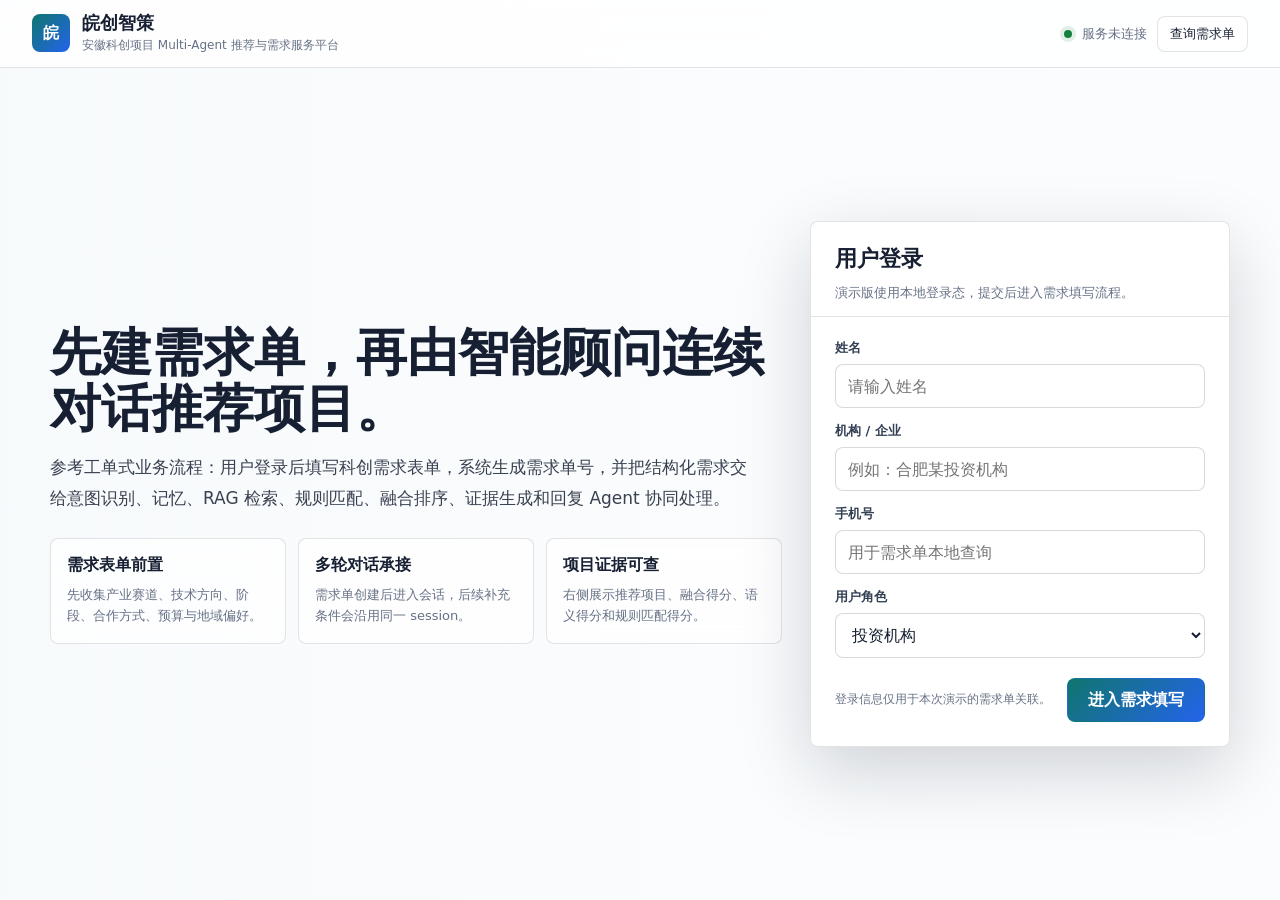
==== commit edbec031: "Redesign frontend around demand intake workflow" ====
--- a/anhui_frontend/index.html
+++ b/anhui_frontend/index.html
@@ -3,47 +3,56 @@
 <head>
   <meta charset="utf-8" />
   <meta name="viewport" content="width=device-width, initial-scale=1" />
-  <title>皖创智策 - 科创项目智能推荐平台</title>
+  <title>皖创智策 - 安徽科创项目智能推荐平台</title>
   <style>
     :root {
       color-scheme: light;
       --ink: #172033;
-      --muted: #637083;
-      --line: rgba(23, 32, 51, 0.12);
-      --panel: rgba(255, 255, 255, 0.86);
-      --panel-strong: rgba(255, 255, 255, 0.94);
-      --accent: #0f766e;
-      --accent-dark: #0b5e59;
+      --muted: #667085;
+      --line: rgba(17, 24, 39, 0.12);
+      --panel: rgba(255, 255, 255, 0.9);
+      --panel-strong: rgba(255, 255, 255, 0.96);
+      --brand: #0f766e;
+      --brand-dark: #115e59;
       --blue: #2563eb;
-      --warn: #b45309;
+      --gold: #b7791f;
+      --danger: #b91c1c;
       --ok: #15803d;
+      --shadow: 0 24px 70px rgba(15, 23, 42, 0.18);
     }
 
     * { box-sizing: border-box; }
-    html, body { height: 100%; }
+    html, body { min-height: 100%; }
     body {
       margin: 0;
-      font-family: "Microsoft YaHei", "PingFang SC", system-ui, -apple-system, sans-serif;
+      font-family: "Microsoft YaHei", "PingFang SC", system-ui, -apple-system, BlinkMacSystemFont, "Segoe UI", sans-serif;
       color: var(--ink);
       background:
-        linear-gradient(90deg, rgba(245, 248, 252, 0.92), rgba(245, 248, 252, 0.72)),
+        linear-gradient(90deg, rgba(247, 250, 252, 0.94), rgba(247, 250, 252, 0.70) 46%, rgba(247, 250, 252, 0.52)),
         url("/static/assets/hefei-swan-lake.jpg") center / cover fixed no-repeat;
-      overflow: hidden;
-    }
-
-    .app {
-      height: 100vh;
-      display: grid;
-      grid-template-rows: 64px 1fr;
-      backdrop-filter: saturate(1.1);
+    }
+
+    button, input, select, textarea { font: inherit; }
+    button { cursor: pointer; }
+    button:disabled { cursor: not-allowed; opacity: 0.66; }
+    .hidden { display: none !important; }
+
+    .app-shell {
+      min-height: 100vh;
+      display: grid;
+      grid-template-rows: 68px 1fr;
     }
 
     .topbar {
+      position: sticky;
+      top: 0;
+      z-index: 20;
       display: flex;
       align-items: center;
       justify-content: space-between;
-      padding: 0 28px;
-      background: rgba(255, 255, 255, 0.76);
+      gap: 24px;
+      padding: 0 32px;
+      background: rgba(255, 255, 255, 0.78);
       border-bottom: 1px solid var(--line);
       backdrop-filter: blur(18px);
     }
@@ -55,40 +64,44 @@
       min-width: 0;
     }
 
-    .mark {
-      width: 36px;
-      height: 36px;
+    .brand-mark {
+      width: 38px;
+      height: 38px;
       display: grid;
       place-items: center;
       border-radius: 8px;
-      color: #fff;
-      background: linear-gradient(135deg, #0f766e, #2563eb);
+      color: white;
+      background: linear-gradient(135deg, var(--brand), var(--blue));
       font-weight: 800;
-    }
-
-    .brand h1 {
+      letter-spacing: 0;
+    }
+
+    .brand-title {
       margin: 0;
       font-size: 18px;
       line-height: 1.1;
       letter-spacing: 0;
     }
 
-    .brand span {
+    .brand-subtitle {
       display: block;
-      margin-top: 3px;
+      margin-top: 4px;
       color: var(--muted);
       font-size: 12px;
-    }
-
-    .status {
+      white-space: nowrap;
+      overflow: hidden;
+      text-overflow: ellipsis;
+    }
+
+    .top-actions {
       display: flex;
+      align-items: center;
       gap: 10px;
-      align-items: center;
       color: var(--muted);
       font-size: 13px;
     }
 
-    .dot {
+    .health-dot {
       width: 8px;
       height: 8px;
       border-radius: 50%;
@@ -96,65 +109,279 @@
       box-shadow: 0 0 0 4px rgba(21, 128, 61, 0.12);
     }
 
-    .workspace {
+    .nav-btn {
+      min-height: 36px;
+      padding: 0 12px;
+      border: 1px solid var(--line);
+      border-radius: 8px;
+      color: var(--ink);
+      background: rgba(255, 255, 255, 0.68);
+    }
+
+    .nav-btn.primary {
+      color: white;
+      border-color: transparent;
+      background: var(--brand);
+    }
+
+    .page {
+      width: min(1180px, calc(100vw - 40px));
+      margin: 0 auto;
+      padding: 28px 0;
+    }
+
+    .portal-grid {
+      min-height: calc(100vh - 124px);
+      display: grid;
+      grid-template-columns: minmax(0, 1fr) 420px;
+      align-items: center;
+      gap: 28px;
+    }
+
+    .intro h2 {
+      margin: 0 0 16px;
+      max-width: 760px;
+      font-size: clamp(32px, 4vw, 54px);
+      line-height: 1.1;
+      letter-spacing: 0;
+    }
+
+    .intro p {
+      margin: 0 0 24px;
+      max-width: 700px;
+      color: #394150;
+      font-size: 17px;
+      line-height: 1.8;
+    }
+
+    .feature-strip {
+      display: grid;
+      grid-template-columns: repeat(3, minmax(0, 1fr));
+      gap: 12px;
+      max-width: 820px;
+    }
+
+    .feature {
+      min-height: 104px;
+      padding: 16px;
+      border: 1px solid var(--line);
+      border-radius: 8px;
+      background: rgba(255, 255, 255, 0.72);
+      backdrop-filter: blur(14px);
+    }
+
+    .feature b {
+      display: block;
+      margin-bottom: 8px;
+      font-size: 16px;
+    }
+
+    .feature span {
+      color: var(--muted);
+      font-size: 13px;
+      line-height: 1.6;
+    }
+
+    .card {
+      border: 1px solid var(--line);
+      border-radius: 8px;
+      background: var(--panel);
+      box-shadow: var(--shadow);
+      backdrop-filter: blur(18px);
+    }
+
+    .card-head {
+      padding: 22px 24px 12px;
+      border-bottom: 1px solid var(--line);
+    }
+
+    .card-head h2, .card-head h3 {
+      margin: 0 0 8px;
+      font-size: 22px;
+      letter-spacing: 0;
+    }
+
+    .card-head p {
+      margin: 0;
+      color: var(--muted);
+      font-size: 13px;
+      line-height: 1.7;
+    }
+
+    .card-body { padding: 22px 24px 24px; }
+
+    .form-grid {
+      display: grid;
+      grid-template-columns: repeat(2, minmax(0, 1fr));
+      gap: 16px;
+    }
+
+    .field.full { grid-column: 1 / -1; }
+
+    .field label {
+      display: block;
+      margin-bottom: 7px;
+      color: #344054;
+      font-size: 13px;
+      font-weight: 700;
+    }
+
+    .field input,
+    .field select,
+    .field textarea {
+      width: 100%;
+      min-height: 44px;
+      padding: 11px 12px;
+      border: 1px solid rgba(17, 24, 39, 0.16);
+      border-radius: 8px;
+      color: var(--ink);
+      background: rgba(255, 255, 255, 0.86);
+      outline: none;
+    }
+
+    .field textarea {
+      min-height: 116px;
+      resize: vertical;
+      line-height: 1.7;
+    }
+
+    .field input:focus,
+    .field select:focus,
+    .field textarea:focus {
+      border-color: rgba(15, 118, 110, 0.7);
+      box-shadow: 0 0 0 4px rgba(15, 118, 110, 0.12);
+    }
+
+    .form-footer {
+      display: flex;
+      justify-content: space-between;
+      align-items: center;
+      gap: 12px;
+      margin-top: 20px;
+    }
+
+    .hint {
+      color: var(--muted);
+      font-size: 12px;
+      line-height: 1.6;
+    }
+
+    .btn {
+      min-height: 44px;
+      padding: 0 18px;
+      border: 1px solid var(--line);
+      border-radius: 8px;
+      color: var(--ink);
+      background: rgba(255, 255, 255, 0.74);
+      font-weight: 700;
+    }
+
+    .btn.primary {
+      min-width: 138px;
+      color: white;
+      border-color: transparent;
+      background: linear-gradient(135deg, var(--brand), var(--blue));
+    }
+
+    .btn.secondary {
+      color: var(--brand-dark);
+      border-color: rgba(15, 118, 110, 0.28);
+      background: rgba(15, 118, 110, 0.08);
+    }
+
+    .step-page {
+      min-height: calc(100vh - 124px);
+      display: grid;
+      align-items: start;
+      gap: 18px;
+    }
+
+    .stepper {
+      display: grid;
+      grid-template-columns: repeat(4, minmax(0, 1fr));
+      gap: 10px;
+    }
+
+    .step {
+      padding: 12px;
+      border: 1px solid var(--line);
+      border-radius: 8px;
+      background: rgba(255, 255, 255, 0.78);
+      color: var(--muted);
+      font-size: 13px;
+    }
+
+    .step.active {
+      color: var(--brand-dark);
+      border-color: rgba(15, 118, 110, 0.32);
+      background: rgba(15, 118, 110, 0.11);
+      font-weight: 800;
+    }
+
+    .workbench {
+      height: calc(100vh - 112px);
+      display: grid;
+      grid-template-columns: 320px minmax(0, 1fr) 360px;
+      gap: 14px;
+    }
+
+    .side-panel,
+    .chat-panel,
+    .result-panel {
       min-height: 0;
-      display: grid;
-      grid-template-columns: 320px minmax(0, 1fr) 360px;
-      gap: 16px;
-      padding: 16px;
-    }
-
-    .panel {
-      min-height: 0;
+      overflow: hidden;
+      border: 1px solid var(--line);
+      border-radius: 8px;
       background: var(--panel);
-      border: 1px solid var(--line);
-      border-radius: 8px;
-      box-shadow: 0 18px 48px rgba(15, 23, 42, 0.12);
+      box-shadow: 0 18px 54px rgba(15, 23, 42, 0.14);
       backdrop-filter: blur(18px);
     }
 
-    .side {
-      display: flex;
-      flex-direction: column;
-      overflow: hidden;
-    }
-
-    .section {
+    .side-panel {
+      display: grid;
+      grid-template-rows: auto 1fr;
+    }
+
+    .demand-summary,
+    .agent-flow,
+    .result-head {
       padding: 18px;
       border-bottom: 1px solid var(--line);
     }
 
-    .section:last-child { border-bottom: 0; }
-    .section h2 {
-      margin: 0 0 12px;
-      font-size: 14px;
-      letter-spacing: 0;
-    }
-
-    .metric-grid {
-      display: grid;
-      grid-template-columns: 1fr 1fr;
-      gap: 10px;
-    }
-
-    .metric {
-      padding: 12px;
-      border: 1px solid var(--line);
-      border-radius: 8px;
-      background: rgba(255, 255, 255, 0.62);
-    }
-
-    .metric b {
-      display: block;
-      font-size: 20px;
-      line-height: 1.1;
-    }
-
-    .metric span {
-      display: block;
-      margin-top: 5px;
+    .demand-summary h3,
+    .agent-flow h3,
+    .result-head h3 {
+      margin: 0 0 10px;
+      font-size: 15px;
+    }
+
+    .ticket-no {
+      display: inline-flex;
+      align-items: center;
+      min-height: 30px;
+      padding: 0 10px;
+      border-radius: 8px;
+      color: var(--brand-dark);
+      background: rgba(15, 118, 110, 0.12);
+      font-weight: 800;
+      font-size: 13px;
+    }
+
+    .kv {
+      display: grid;
+      gap: 9px;
+      margin-top: 14px;
       color: var(--muted);
-      font-size: 12px;
+      font-size: 13px;
+      line-height: 1.5;
+    }
+
+    .kv b { color: var(--ink); }
+
+    .agent-flow {
+      overflow: auto;
+      border-bottom: 0;
     }
 
     .agent-list {
@@ -166,42 +393,33 @@
     }
 
     .agent-list li {
-      display: flex;
-      justify-content: space-between;
-      align-items: center;
-      gap: 10px;
-      min-height: 34px;
-      padding: 8px 10px;
+      padding: 10px;
       border: 1px solid var(--line);
       border-radius: 8px;
-      background: rgba(255, 255, 255, 0.55);
-      font-size: 13px;
-    }
-
-    .pill {
-      padding: 3px 7px;
-      border-radius: 999px;
-      color: var(--accent-dark);
-      background: rgba(15, 118, 110, 0.12);
+      background: rgba(255, 255, 255, 0.64);
+      font-size: 13px;
+    }
+
+    .agent-list span {
+      display: block;
+      margin-top: 3px;
+      color: var(--muted);
       font-size: 12px;
-      white-space: nowrap;
-    }
-
-    .chat {
-      min-width: 0;
+    }
+
+    .chat-panel {
       display: grid;
       grid-template-rows: auto 1fr auto;
-      overflow: hidden;
     }
 
     .chat-head {
       padding: 18px 20px;
       border-bottom: 1px solid var(--line);
-      background: rgba(255, 255, 255, 0.42);
+      background: rgba(255, 255, 255, 0.48);
     }
 
     .chat-head h2 {
-      margin: 0 0 6px;
+      margin: 0 0 7px;
       font-size: 20px;
     }
 
@@ -209,6 +427,7 @@
       margin: 0;
       color: var(--muted);
       font-size: 13px;
+      line-height: 1.6;
     }
 
     .messages {
@@ -217,28 +436,28 @@
       padding: 20px;
       display: flex;
       flex-direction: column;
-      gap: 14px;
+      gap: 13px;
     }
 
     .msg {
       max-width: min(760px, 88%);
       padding: 13px 15px;
       border-radius: 8px;
-      line-height: 1.7;
+      white-space: pre-wrap;
+      line-height: 1.75;
       font-size: 14px;
-      white-space: pre-wrap;
     }
 
     .msg.user {
       align-self: flex-end;
-      color: #fff;
-      background: linear-gradient(135deg, var(--accent), var(--blue));
+      color: white;
+      background: linear-gradient(135deg, var(--brand), var(--blue));
     }
 
     .msg.bot {
       align-self: flex-start;
+      border: 1px solid var(--line);
       background: var(--panel-strong);
-      border: 1px solid var(--line);
     }
 
     .composer {
@@ -247,94 +466,61 @@
       gap: 10px;
       padding: 14px;
       border-top: 1px solid var(--line);
-      background: rgba(255, 255, 255, 0.72);
-    }
-
-    textarea {
+      background: rgba(255, 255, 255, 0.74);
+    }
+
+    .composer textarea {
       width: 100%;
       min-height: 48px;
-      max-height: 120px;
+      max-height: 132px;
       resize: none;
+      padding: 12px 13px;
       border: 1px solid var(--line);
       border-radius: 8px;
-      padding: 13px 14px;
-      font: inherit;
       outline: none;
-      background: rgba(255, 255, 255, 0.88);
-    }
-
-    textarea:focus {
-      border-color: rgba(15, 118, 110, 0.55);
-      box-shadow: 0 0 0 3px rgba(15, 118, 110, 0.12);
-    }
-
-    button {
-      height: 48px;
-      min-width: 86px;
-      border: 0;
-      border-radius: 8px;
-      color: #fff;
-      background: var(--accent);
-      font: inherit;
-      font-weight: 700;
-      cursor: pointer;
-    }
-
-    button:hover { background: var(--accent-dark); }
-    button:disabled {
-      cursor: not-allowed;
-      opacity: 0.62;
-    }
-
-    .results {
+      line-height: 1.6;
+      background: rgba(255, 255, 255, 0.92);
+    }
+
+    .result-panel {
       display: grid;
       grid-template-rows: auto 1fr;
-      overflow: hidden;
-    }
-
-    .result-head {
-      padding: 18px;
-      border-bottom: 1px solid var(--line);
-    }
-
-    .result-head h2 {
-      margin: 0 0 6px;
-      font-size: 15px;
     }
 
     .result-head p {
       margin: 0;
       color: var(--muted);
-      font-size: 12px;
-    }
-
-    .result-list {
+      font-size: 13px;
+      line-height: 1.6;
+    }
+
+    .results {
       min-height: 0;
       overflow: auto;
+      padding: 14px;
       display: grid;
       align-content: start;
       gap: 12px;
-      padding: 14px;
     }
 
     .project {
       padding: 14px;
       border: 1px solid var(--line);
       border-radius: 8px;
-      background: rgba(255, 255, 255, 0.82);
+      background: rgba(255, 255, 255, 0.84);
     }
 
     .project h3 {
-      margin: 0 0 8px;
+      margin: 0 0 9px;
       font-size: 15px;
       line-height: 1.45;
     }
 
-    .project-meta {
+    .tags {
       display: flex;
       flex-wrap: wrap;
       gap: 6px;
-      margin-bottom: 8px;
+      margin-bottom: 9px;
     }
 
     .tag {
@@ -346,6 +532,13 @@
       font-size: 12px;
     }
 
+    .project p {
+      margin: 0;
+      color: #344054;
+      font-size: 13px;
+      line-height: 1.7;
+    }
+
     .score {
       display: grid;
       grid-template-columns: repeat(3, 1fr);
@@ -362,159 +555,348 @@
     }
 
     .empty {
-      padding: 20px;
+      padding: 18px;
+      border: 1px dashed rgba(17, 24, 39, 0.18);
+      border-radius: 8px;
       color: var(--muted);
+      background: rgba(255, 255, 255, 0.58);
+      font-size: 13px;
+      line-height: 1.7;
+    }
+
+    .query-layout {
+      max-width: 760px;
+      margin: 0 auto;
+    }
+
+    .query-result {
+      margin-top: 16px;
+    }
+
+    .toast {
+      position: fixed;
+      left: 50%;
+      bottom: 24px;
+      z-index: 99;
+      transform: translateX(-50%);
+      max-width: min(520px, calc(100vw - 32px));
+      padding: 12px 16px;
+      border: 1px solid rgba(17, 24, 39, 0.16);
+      border-radius: 8px;
+      color: var(--ink);
+      background: rgba(255, 255, 255, 0.96);
+      box-shadow: 0 18px 46px rgba(15, 23, 42, 0.18);
       font-size: 13px;
     }
 
     @media (max-width: 1120px) {
-      body { overflow: auto; }
-      .app { min-height: 100vh; height: auto; }
-      .workspace {
+      .portal-grid,
+      .workbench {
         grid-template-columns: 1fr;
+        height: auto;
       }
-      .panel { min-height: 360px; }
-      .side, .results { min-height: auto; }
-    }
-
-    @media (max-width: 640px) {
+      .workbench { min-height: calc(100vh - 112px); }
+      .side-panel, .result-panel { min-height: 320px; }
+      .chat-panel { min-height: 620px; }
+    }
+
+    @media (max-width: 720px) {
       .topbar {
+        min-height: 68px;
         padding: 0 14px;
       }
-      .status { display: none; }
-      .workspace { padding: 10px; gap: 10px; }
+      .brand-subtitle, .top-actions .health-copy { display: none; }
+      .page { width: min(100vw - 20px, 1180px); padding: 14px 0; }
+      .portal-grid { gap: 14px; }
+      .feature-strip, .form-grid, .stepper { grid-template-columns: 1fr; }
+      .form-footer, .composer { grid-template-columns: 1fr; display: grid; }
+      .btn, .nav-btn { width: 100%; }
       .msg { max-width: 100%; }
-      .composer { grid-template-columns: 1fr; }
-      button { width: 100%; }
     }
   </style>
 </head>
 <body>
-  <main class="app">
+  <main class="app-shell">
     <header class="topbar">
       <div class="brand">
-        <div class="mark">皖</div>
+        <div class="brand-mark">皖</div>
         <div>
-          <h1>皖创智策</h1>
-          <span>基于 MewHelp 骨架的安徽科创项目 Multi-Agent 推荐平台</span>
+          <h1 class="brand-title">皖创智策</h1>
+          <span class="brand-subtitle">安徽科创项目 Multi-Agent 推荐与需求服务平台</span>
         </div>
       </div>
-      <div class="status"><span class="dot"></span><span id="health">正在连接服务</span></div>
+      <div class="top-actions">
+        <span class="health-dot"></span>
+        <span id="healthText" class="health-copy">服务连接中</span>
+        <button class="nav-btn" type="button" data-route="query">查询需求单</button>
+        <button class="nav-btn primary hidden" id="newDemandBtn" type="button">新建需求</button>
+      </div>
     </header>
 
-    <section class="workspace">
-      <aside class="panel side">
-        <div class="section">
-          <h2>项目库</h2>
-          <div class="metric-grid">
-            <div class="metric"><b id="projectCount">8506</b><span>向量化项目</span></div>
-            <div class="metric"><b>7</b><span>核心 Agent</span></div>
-            <div class="metric"><b>1536</b><span>向量维度</span></div>
-            <div class="metric"><b>pgvector</b><span>检索底座</span></div>
+    <section class="page" id="loginPage">
+      <div class="portal-grid">
+        <div class="intro">
+          <h2>先建需求单，再由智能顾问连续对话推荐项目。</h2>
+          <p>参考工单式业务流程：用户登录后填写科创需求表单，系统生成需求单号，并把结构化需求交给意图识别、记忆、RAG 检索、规则匹配、融合排序、证据生成和回复 Agent 协同处理。</p>
+          <div class="feature-strip">
+            <div class="feature"><b>需求表单前置</b><span>先收集产业赛道、技术方向、阶段、合作方式、预算与地域偏好。</span></div>
+            <div class="feature"><b>多轮对话承接</b><span>需求单创建后进入会话，后续补充条件会沿用同一 session。</span></div>
+            <div class="feature"><b>项目证据可查</b><span>右侧展示推荐项目、融合得分、语义得分和规则匹配得分。</span></div>
           </div>
         </div>
-        <div class="section">
-          <h2>Agent 流程</h2>
-          <ul class="agent-list" id="agentList">
-            <li>IntentAgent <span class="pill">意图</span></li>
-            <li>MemoryAgent <span class="pill">记忆</span></li>
-            <li>RetrievalAgent <span class="pill">召回</span></li>
-            <li>MatchingAgent <span class="pill">匹配</span></li>
-            <li>RecommendationAgent <span class="pill">排序</span></li>
-            <li>EvidenceAgent <span class="pill">证据</span></li>
-            <li>ResponseAgent <span class="pill">回复</span></li>
-          </ul>
+
+        <form class="card" id="loginForm">
+          <div class="card-head">
+            <h2>用户登录</h2>
+            <p>演示版使用本地登录态，提交后进入需求填写流程。</p>
+          </div>
+          <div class="card-body">
+            <div class="field">
+              <label for="loginName">姓名</label>
+              <input id="loginName" name="name" required placeholder="请输入姓名" autocomplete="name" />
+            </div>
+            <div class="field" style="margin-top: 14px;">
+              <label for="loginOrg">机构 / 企业</label>
+              <input id="loginOrg" name="org" required placeholder="例如：合肥某投资机构" autocomplete="organization" />
+            </div>
+            <div class="field" style="margin-top: 14px;">
+              <label for="loginMobile">手机号</label>
+              <input id="loginMobile" name="mobile" required placeholder="用于需求单本地查询" autocomplete="tel" />
+            </div>
+            <div class="field" style="margin-top: 14px;">
+              <label for="loginRole">用户角色</label>
+              <select id="loginRole" name="role">
+                <option>投资机构</option>
+                <option>企业技术负责人</option>
+                <option>高校院所</option>
+                <option>政府园区</option>
+                <option>个人创业者</option>
+              </select>
+            </div>
+            <div class="form-footer">
+              <span class="hint">登录信息仅用于本次演示的需求单关联。</span>
+              <button class="btn primary" type="submit">进入需求填写</button>
+            </div>
+          </div>
+        </form>
+      </div>
+    </section>
+
+    <section class="page hidden" id="intakePage">
+      <div class="step-page">
+        <div class="stepper">
+          <div class="step active">1. 登录识别用户</div>
+          <div class="step active">2. 填写需求表单</div>
+          <div class="step">3. 生成需求单</div>
+          <div class="step">4. Agent 对话推荐</div>
         </div>
-        <div class="section">
-          <h2>测试样例</h2>
-          <ul class="agent-list">
-            <li onclick="useExample('我想找人工智能医疗方向、处于研发阶段、可以技术合作的项目')">AI 医疗研发项目</li>
-            <li onclick="useExample('有没有新能源节能环保方向，适合技术许可或合作转化的项目')">新能源转化项目</li>
-            <li onclick="useExample('刚才推荐的项目里，优先看有核心技术描述的')">多轮条件继承</li>
-          </ul>
-        </div>
-      </aside>
-
-      <section class="panel chat">
-        <div class="chat-head">
-          <h2>科创项目推荐助手</h2>
-          <p>描述你的技术方向、产业赛道、合作方式、项目阶段或投资偏好，系统会进行意图识别、记忆提取、RAG 召回和融合排序。</p>
-        </div>
-        <div class="messages" id="messages">
-          <div class="msg bot">你好，我可以像项目顾问一样和你多轮沟通。你可以直接说：想找什么产业、什么阶段、什么合作方式的安徽科创项目。</div>
-        </div>
-        <form class="composer" id="chatForm">
-          <textarea id="query" placeholder="输入需求，例如：我想找人工智能医疗方向、处于研发阶段、可以技术合作的项目"></textarea>
-          <button id="sendBtn" type="submit">发送</button>
+
+        <form class="card" id="intakeForm">
+          <div class="card-head">
+            <h2>科创项目需求表单</h2>
+            <p>这一步对应 game-ai 的提交工单流程。表单会被整理成首轮需求，提交给后端 Agent 链路完成检索推荐。</p>
+          </div>
+          <div class="card-body">
+            <div class="form-grid">
+              <div class="field">
+                <label for="demandType">需求方类型</label>
+                <select id="demandType" name="demandType">
+                  <option>投资机构</option>
+                  <option>企业</option>
+                  <option>高校院所</option>
+                  <option>政府园区</option>
+                  <option>个人</option>
+                </select>
+              </div>
+              <div class="field">
+                <label for="track">关注产业赛道</label>
+                <select id="track" name="track">
+                  <option>人工智能</option>
+                  <option>新能源与节能环保</option>
+                  <option>生物医药</option>
+                  <option>高端装备</option>
+                  <option>新材料</option>
+                  <option>集成电路</option>
+                  <option>空天信息</option>
+                  <option>量子科技</option>
+                </select>
+              </div>
+              <div class="field">
+                <label for="technology">技术方向</label>
+                <input id="technology" name="technology" required placeholder="例如：AI 医疗影像、固态电池、工业视觉" />
+              </div>
+              <div class="field">
+                <label for="stage">项目阶段</label>
+                <select id="stage" name="stage">
+                  <option>研发阶段</option>
+                  <option>中试阶段</option>
+                  <option>产业化初期</option>
+                  <option>成熟应用</option>
+                  <option>初创孵化</option>
+                </select>
+              </div>
+              <div class="field">
+                <label for="cooperation">合作方式</label>
+                <select id="cooperation" name="cooperation">
+                  <option>技术合作</option>
+                  <option>联合研发</option>
+                  <option>技术许可</option>
+                  <option>技术入股</option>
+                  <option>投融资</option>
+                  <option>产业落地</option>
+                </select>
+              </div>
+              <div class="field">
+                <label for="budget">预算 / 投资额</label>
+                <input id="budget" name="budget" placeholder="例如：300万以内、1000万投资额度" />
+              </div>
+              <div class="field">
+                <label for="region">地域偏好</label>
+                <input id="region" name="region" placeholder="例如：合肥优先、安徽省内均可" value="合肥优先" />
+              </div>
+              <div class="field">
+                <label for="keywords">关键词</label>
+                <input id="keywords" name="keywords" placeholder="用逗号分隔，例如：医疗影像, 算法, 注册证" />
+              </div>
+              <div class="field full">
+                <label for="description">详细需求描述</label>
+                <textarea id="description" name="description" required placeholder="请描述你想找什么项目、希望解决什么问题、必须满足哪些条件。"></textarea>
+              </div>
+            </div>
+            <div class="form-footer">
+              <button class="btn" type="button" data-route="login">返回登录</button>
+              <button class="btn primary" id="createDemandBtn" type="submit">提交并进入对话</button>
+            </div>
+          </div>
         </form>
-      </section>
-
-      <aside class="panel results">
-        <div class="result-head">
-          <h2>推荐结果</h2>
-          <p id="resultMeta">等待用户需求输入</p>
-        </div>
-        <div class="result-list" id="results">
-          <div class="empty">推荐项目会显示在这里，包括融合得分、语义得分、传统匹配得分和证据来源。</div>
-        </div>
-      </aside>
+      </div>
+    </section>
+
+    <section class="page hidden" id="queryPage">
+      <div class="query-layout">
+        <form class="card" id="queryForm">
+          <div class="card-head">
+            <h2>查询需求单</h2>
+            <p>输入需求单号可以恢复本机保存的需求记录，并继续进入推荐对话。</p>
+          </div>
+          <div class="card-body">
+            <div class="field">
+              <label for="queryTicketNo">需求单号</label>
+              <input id="queryTicketNo" required placeholder="例如：KC-20260917-1234" />
+            </div>
+            <div class="form-footer">
+              <button class="btn" type="button" data-route="login">返回首页</button>
+              <button class="btn primary" type="submit">查询</button>
+            </div>
+            <div class="query-result" id="queryResult"></div>
+          </div>
+        </form>
+      </div>
+    </section>
+
+    <section class="page hidden" id="chatPage">
+      <div class="workbench">
+        <aside class="side-panel">
+          <div class="demand-summary">
+            <h3>当前需求单</h3>
+            <span class="ticket-no" id="ticketNo">未创建</span>
+            <div class="kv" id="demandKv"></div>
+            <div class="form-footer" style="margin-top: 16px;">
+              <button class="btn secondary" type="button" data-route="intake">修改需求</button>
+            </div>
+          </div>
+          <div class="agent-flow">
+            <h3>Agent 流程</h3>
+            <ul class="agent-list">
+              <li>IntentAgent<span>识别用户是闲聊、需求补充还是项目推荐。</span></li>
+              <li>MemoryAgent<span>抽取短期会话记忆，复用需求单结构化字段。</span></li>
+              <li>RetrievalAgent<span>调用 pgvector 项目库做 RAG 语义召回。</span></li>
+              <li>MatchingAgent<span>按赛道、阶段、合作方式等字段做规则匹配。</span></li>
+              <li>RecommendationAgent<span>融合 RAG 分数和传统匹配分数排序。</span></li>
+              <li>EvidenceAgent<span>整理推荐依据和项目字段证据。</span></li>
+              <li>ResponseAgent<span>用 qwen-plus 生成面向用户的对话回复。</span></li>
+            </ul>
+          </div>
+        </aside>
+
+        <section class="chat-panel">
+          <div class="chat-head">
+            <h2>智能项目顾问</h2>
+            <p id="chatMeta">需求单提交后，每一轮消息都会交给大模型和 Agent 链路处理，可继续补充条件。</p>
+          </div>
+          <div class="messages" id="messages"></div>
+          <form class="composer" id="chatForm">
+            <textarea id="chatInput" placeholder="继续补充你的要求，例如：优先看有核心技术描述、适合联合研发的项目"></textarea>
+            <button class="btn primary" id="sendBtn" type="submit">发送</button>
+          </form>
+        </section>
+
+        <aside class="result-panel">
+          <div class="result-head">
+            <h3>推荐项目</h3>
+            <p id="resultMeta">等待首轮需求推荐</p>
+          </div>
+          <div class="results" id="results">
+            <div class="empty">提交需求后，推荐结果会显示在这里。</div>
+          </div>
+        </aside>
+      </div>
     </section>
   </main>
 
+  <div class="toast hidden" id="toast"></div>
+
   <script>
+    const state = {
+      user: readJson("anhui_user", null),
+      demand: readJson("anhui_current_demand", null),
+      sessionId: localStorage.getItem("anhui_session_id") || "",
+      busy: false
+    };
+
+    const pages = {
+      login: document.getElementById("loginPage"),
+      intake: document.getElementById("intakePage"),
+      query: document.getElementById("queryPage"),
+      chat: document.getElementById("chatPage")
+    };
+
+    const healthText = document.getElementById("healthText");
+    const newDemandBtn = document.getElementById("newDemandBtn");
     const messagesEl = document.getElementById("messages");
     const resultsEl = document.getElementById("results");
     const resultMetaEl = document.getElementById("resultMeta");
-    const healthEl = document.getElementById("health");
-    const projectCountEl = document.getElementById("projectCount");
-    const form = document.getElementById("chatForm");
-    const input = document.getElementById("query");
+    const chatMetaEl = document.getElementById("chatMeta");
     const sendBtn = document.getElementById("sendBtn");
-    let sessionId = localStorage.getItem("anhui_session_id") || "";
-
-    function addMessage(role, text) {
-      const node = document.createElement("div");
-      node.className = `msg ${role}`;
-      node.textContent = text;
-      messagesEl.appendChild(node);
-      messagesEl.scrollTop = messagesEl.scrollHeight;
-    }
-
-    function useExample(text) {
-      input.value = text;
-      input.focus();
-    }
-
-    function pct(value) {
-      const n = Number(value || 0);
-      return `${Math.round(n * 100)}%`;
-    }
-
-    function renderResults(items) {
-      if (!items || items.length === 0) {
-        resultsEl.innerHTML = `<div class="empty">这轮没有触发项目检索，或没有匹配到足够可靠的项目。</div>`;
-        return;
+    const chatInput = document.getElementById("chatInput");
+    const toastEl = document.getElementById("toast");
+
+    function readJson(key, fallback) {
+      try {
+        const value = localStorage.getItem(key);
+        return value ? JSON.parse(value) : fallback;
+      } catch {
+        return fallback;
       }
-      resultsEl.innerHTML = "";
-      items.forEach((item, index) => {
-        const node = document.createElement("article");
-        node.className = "project";
-        node.innerHTML = `
-          <h3>${index + 1}. ${escapeHtml(item.name || item.project_id || "未命名项目")}</h3>
-          <div class="project-meta">
-            ${item.track ? `<span class="tag">${escapeHtml(item.track)}</span>` : ""}
-            ${item.stage ? `<span class="tag">${escapeHtml(item.stage)}</span>` : ""}
-            ${item.cooperation ? `<span class="tag">${escapeHtml(item.cooperation)}</span>` : ""}
-          </div>
-          <div>${escapeHtml((item.summary || item.core_technology || "").slice(0, 180))}</div>
-          <div class="score">
-            <span><b>${pct(item.fused_score)}</b>融合</span>
-            <span><b>${pct(item.rag_score)}</b>语义</span>
-            <span><b>${pct(item.traditional_score)}</b>规则</span>
-          </div>
-        `;
-        resultsEl.appendChild(node);
-      });
+    }
+
+    function saveJson(key, value) {
+      localStorage.setItem(key, JSON.stringify(value));
+    }
+
+    function show(route) {
+      Object.values(pages).forEach(page => page.classList.add("hidden"));
+      pages[route].classList.remove("hidden");
+      newDemandBtn.classList.toggle("hidden", route === "login" || route === "intake");
+      if (route === "chat") renderDemand();
+      window.scrollTo({ top: 0, behavior: "smooth" });
+    }
+
+    function toast(message) {
+      toastEl.textContent = message;
+      toastEl.classList.remove("hidden");
+      clearTimeout(toastEl._timer);
+      toastEl._timer = setTimeout(() => toastEl.classList.add("hidden"), 2600);
     }
 
     function escapeHtml(value) {
@@ -526,55 +908,248 @@
         .replaceAll("'", "&#039;");
     }
 
-    async function loadHealth() {
-      try {
-        const res = await fetch("/healthz");
-        const data = await res.json();
-        healthEl.textContent = `服务在线 · ${data.rag?.chat_model || "qwen-plus"}`;
-        if (data.projects) projectCountEl.textContent = data.projects;
-      } catch {
-        healthEl.textContent = "服务未连接";
+    function shortDate() {
+      const now = new Date();
+      const y = now.getFullYear();
+      const m = String(now.getMonth() + 1).padStart(2, "0");
+      const d = String(now.getDate()).padStart(2, "0");
+      return `${y}${m}${d}`;
+    }
+
+    function createDemandNo() {
+      return `KC-${shortDate()}-${Math.floor(1000 + Math.random() * 9000)}`;
+    }
+
+    function formToObject(form) {
+      return Object.fromEntries(new FormData(form).entries());
+    }
+
+    function buildDemandPrompt(demand) {
+      return [
+        "请根据以下安徽科创项目需求，从项目数据库中推荐最匹配的项目，并说明推荐依据。",
+        `需求单号：${demand.ticketNo}`,
+        `需求方类型：${demand.demandType}`,
+        `机构：${demand.user.org}`,
+        `角色：${demand.user.role}`,
+        `产业赛道：${demand.track}`,
+        `技术方向：${demand.technology}`,
+        `项目阶段：${demand.stage}`,
+        `合作方式：${demand.cooperation}`,
+        `预算/投资额：${demand.budget || "未限定"}`,
+        `地域偏好：${demand.region || "安徽省内"}`,
+        `关键词：${demand.keywords || "未填写"}`,
+        `详细需求：${demand.description}`
+      ].join("\n");
+    }
+
+    function addMessage(role, text) {
+      const node = document.createElement("div");
+      node.className = `msg ${role}`;
+      node.textContent = text;
+      messagesEl.appendChild(node);
+      messagesEl.scrollTop = messagesEl.scrollHeight;
+    }
+
+    function renderDemand() {
+      const demand = state.demand;
+      if (!demand) return;
+      document.getElementById("ticketNo").textContent = demand.ticketNo;
+      document.getElementById("demandKv").innerHTML = `
+        <div><b>用户：</b>${escapeHtml(demand.user.name)} / ${escapeHtml(demand.user.org)}</div>
+        <div><b>赛道：</b>${escapeHtml(demand.track)}</div>
+        <div><b>技术：</b>${escapeHtml(demand.technology)}</div>
+        <div><b>阶段：</b>${escapeHtml(demand.stage)}</div>
+        <div><b>合作：</b>${escapeHtml(demand.cooperation)}</div>
+        <div><b>地域：</b>${escapeHtml(demand.region || "未限定")}</div>
+      `;
+      chatMetaEl.textContent = `当前会话关联需求单 ${demand.ticketNo}，可继续多轮补充推荐条件。`;
+    }
+
+    function pct(value) {
+      const n = Number(value || 0);
+      return `${Math.round(n * 100)}%`;
+    }
+
+    function renderResults(items) {
+      if (!items || items.length === 0) {
+        resultsEl.innerHTML = `<div class="empty">本轮没有返回明确项目。可以补充产业赛道、技术方向、阶段或合作方式后再次检索。</div>`;
+        return;
       }
-    }
-
-    form.addEventListener("submit", async (event) => {
-      event.preventDefault();
-      const query = input.value.trim();
-      if (!query) return;
-      addMessage("user", query);
-      input.value = "";
+      resultsEl.innerHTML = "";
+      items.forEach((item, index) => {
+        const node = document.createElement("article");
+        node.className = "project";
+        const summary = item.summary || item.core_technology || item.description || "";
+        node.innerHTML = `
+          <h3>${index + 1}. ${escapeHtml(item.name || item.project_name || item.project_id || "未命名项目")}</h3>
+          <div class="tags">
+            ${item.track ? `<span class="tag">${escapeHtml(item.track)}</span>` : ""}
+            ${item.stage ? `<span class="tag">${escapeHtml(item.stage)}</span>` : ""}
+            ${item.cooperation ? `<span class="tag">${escapeHtml(item.cooperation)}</span>` : ""}
+          </div>
+          <p>${escapeHtml(String(summary).slice(0, 210))}</p>
+          <div class="score">
+            <span><b>${pct(item.fused_score)}</b>融合</span>
+            <span><b>${pct(item.rag_score)}</b>语义</span>
+            <span><b>${pct(item.traditional_score)}</b>规则</span>
+          </div>
+        `;
+        resultsEl.appendChild(node);
+      });
+    }
+
+    async function sendToAgent(query, options = {}) {
+      if (state.busy) return;
+      state.busy = true;
       sendBtn.disabled = true;
       sendBtn.textContent = "处理中";
+      if (!options.silentUser) addMessage("user", query);
+      addMessage("bot", "已收到，我正在进行意图识别、需求记忆提取、RAG 召回和融合排序。");
+
       try {
-        const res = await fetch("/api/chat", {
+        const response = await fetch("/api/chat", {
           method: "POST",
           headers: { "Content-Type": "application/json" },
-          body: JSON.stringify({ query, top_k: 5, session_id: sessionId || null, user_id: "web-demo-user" })
+          body: JSON.stringify({
+            query,
+            top_k: 5,
+            session_id: state.sessionId || null,
+            user_id: state.user?.mobile || "web-demo-user"
+          })
         });
-        if (!res.ok) throw new Error(await res.text());
-        const data = await res.json();
-        sessionId = data.session_id || sessionId;
-        localStorage.setItem("anhui_session_id", sessionId);
-        addMessage("bot", data.answer || "已完成处理。");
+        if (!response.ok) throw new Error(await response.text());
+        const data = await response.json();
+        state.sessionId = data.session_id || state.sessionId;
+        localStorage.setItem("anhui_session_id", state.sessionId);
+        addMessage("bot", data.answer || "已完成推荐分析。");
         renderResults(data.results || []);
         const intentName = typeof data.intent === "object" ? data.intent.name : data.intent;
-        resultMetaEl.textContent = `${intentName || "unknown"} · ${data.retrieval_mode || "not_run"} · ${data.answer_mode || "unknown"}`;
-      } catch (err) {
-        addMessage("bot", `请求失败：${err.message || err}`);
+        resultMetaEl.textContent = `${intentName || "unknown"} / ${data.retrieval_mode || "not_run"} / ${data.answer_mode || "unknown"}`;
+      } catch (error) {
+        addMessage("bot", `请求失败：${error.message || error}`);
       } finally {
+        state.busy = false;
         sendBtn.disabled = false;
         sendBtn.textContent = "发送";
       }
+    }
+
+    document.querySelectorAll("[data-route]").forEach(btn => {
+      btn.addEventListener("click", () => {
+        const route = btn.getAttribute("data-route");
+        if (route === "intake" && !state.user) {
+          toast("请先登录。");
+          show("login");
+          return;
+        }
+        show(route);
+      });
     });
 
-    input.addEventListener("keydown", (event) => {
+    newDemandBtn.addEventListener("click", () => {
+      state.demand = null;
+      state.sessionId = "";
+      localStorage.removeItem("anhui_current_demand");
+      localStorage.removeItem("anhui_session_id");
+      messagesEl.innerHTML = "";
+      resultsEl.innerHTML = `<div class="empty">提交需求后，推荐结果会显示在这里。</div>`;
+      show("intake");
+    });
+
+    document.getElementById("loginForm").addEventListener("submit", event => {
+      event.preventDefault();
+      state.user = formToObject(event.currentTarget);
+      saveJson("anhui_user", state.user);
+      document.getElementById("demandType").value = state.user.role || "投资机构";
+      show("intake");
+    });
+
+    document.getElementById("intakeForm").addEventListener("submit", async event => {
+      event.preventDefault();
+      if (!state.user) {
+        toast("请先登录。");
+        show("login");
+        return;
+      }
+      const data = formToObject(event.currentTarget);
+      state.demand = {
+        ...data,
+        user: state.user,
+        ticketNo: state.demand?.ticketNo || createDemandNo(),
+        createdAt: new Date().toISOString(),
+        status: "AI_RECOMMENDING"
+      };
+      saveJson("anhui_current_demand", state.demand);
+      const allDemands = readJson("anhui_demands", {});
+      allDemands[state.demand.ticketNo] = state.demand;
+      saveJson("anhui_demands", allDemands);
+      messagesEl.innerHTML = "";
+      show("chat");
+      addMessage("bot", `需求单 ${state.demand.ticketNo} 已创建。下面我会先基于表单为你做首轮推荐。`);
+      await sendToAgent(buildDemandPrompt(state.demand), { silentUser: true });
+    });
+
+    document.getElementById("queryForm").addEventListener("submit", event => {
+      event.preventDefault();
+      const ticketNo = document.getElementById("queryTicketNo").value.trim();
+      const demand = readJson("anhui_demands", {})[ticketNo];
+      const result = document.getElementById("queryResult");
+      if (!demand) {
+        result.innerHTML = `<div class="empty">本机没有找到这个需求单号。演示版需求单保存在当前浏览器 localStorage 中。</div>`;
+        return;
+      }
+      result.innerHTML = `
+        <div class="project">
+          <h3>${escapeHtml(demand.ticketNo)} / ${escapeHtml(demand.track)}</h3>
+          <p>${escapeHtml(demand.description)}</p>
+          <div class="form-footer">
+            <button class="btn primary" type="button" id="continueDemandBtn">继续对话</button>
+          </div>
+        </div>
+      `;
+      document.getElementById("continueDemandBtn").addEventListener("click", () => {
+        state.demand = demand;
+        saveJson("anhui_current_demand", demand);
+        messagesEl.innerHTML = "";
+        show("chat");
+        addMessage("bot", `已恢复需求单 ${demand.ticketNo}，可以继续补充推荐条件。`);
+      });
+    });
+
+    document.getElementById("chatForm").addEventListener("submit", event => {
+      event.preventDefault();
+      const query = chatInput.value.trim();
+      if (!query) return;
+      chatInput.value = "";
+      sendToAgent(query);
+    });
+
+    chatInput.addEventListener("keydown", event => {
       if (event.key === "Enter" && !event.shiftKey) {
         event.preventDefault();
-        form.requestSubmit();
+        document.getElementById("chatForm").requestSubmit();
       }
     });
 
+    async function loadHealth() {
+      try {
+        const response = await fetch("/healthz");
+        const data = await response.json();
+        healthText.textContent = `服务在线 / ${data.rag?.chat_model || "qwen-plus"} / 项目 ${data.projects || 0}`;
+      } catch {
+        healthText.textContent = "服务未连接";
+      }
+    }
+
     loadHealth();
+    if (state.user && state.demand) {
+      show("chat");
+      addMessage("bot", `已恢复需求单 ${state.demand.ticketNo}，可以继续对话。`);
+    } else if (state.user) {
+      show("intake");
+    } else {
+      show("login");
+    }
   </script>
 </body>
 </html>
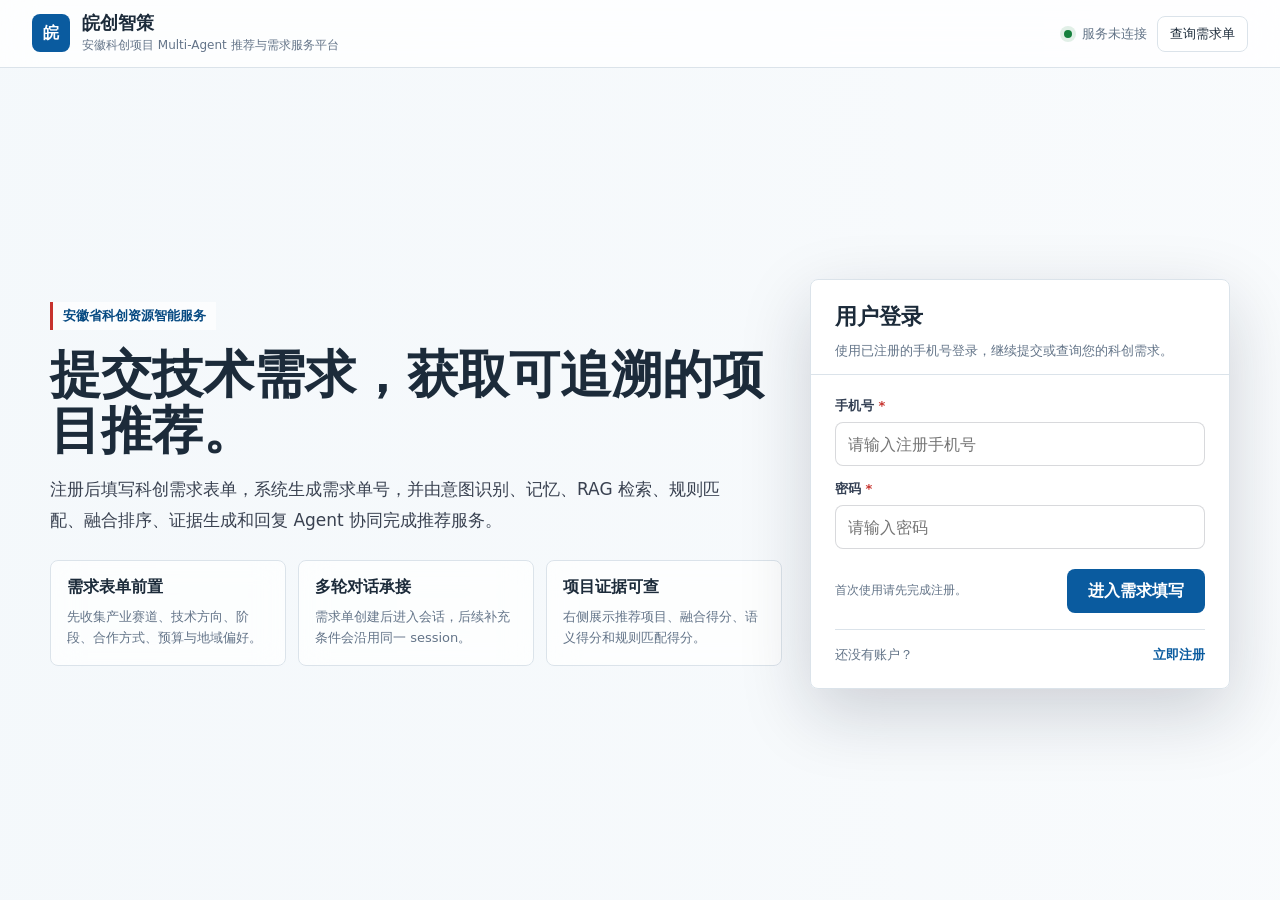
==== commit ec1836b5: "Add account registration and government portal UI" ====
--- a/anhui_frontend/index.html
+++ b/anhui_frontend/index.html
@@ -7,16 +7,16 @@
   <style>
     :root {
       color-scheme: light;
-      --ink: #172033;
-      --muted: #667085;
-      --line: rgba(17, 24, 39, 0.12);
-      --panel: rgba(255, 255, 255, 0.9);
-      --panel-strong: rgba(255, 255, 255, 0.96);
-      --brand: #0f766e;
-      --brand-dark: #115e59;
-      --blue: #2563eb;
-      --gold: #b7791f;
-      --danger: #b91c1c;
+      --ink: #1c2b3a;
+      --muted: #637488;
+      --line: #dbe3ea;
+      --panel: rgba(255, 255, 255, 0.94);
+      --panel-strong: #ffffff;
+      --brand: #0a5b9f;
+      --brand-dark: #074a82;
+      --blue: #1477bb;
+      --gold: #b8862e;
+      --danger: #b42318;
       --ok: #15803d;
       --shadow: 0 24px 70px rgba(15, 23, 42, 0.18);
     }
@@ -28,7 +28,7 @@
       font-family: "Microsoft YaHei", "PingFang SC", system-ui, -apple-system, BlinkMacSystemFont, "Segoe UI", sans-serif;
       color: var(--ink);
       background:
-        linear-gradient(90deg, rgba(247, 250, 252, 0.94), rgba(247, 250, 252, 0.70) 46%, rgba(247, 250, 252, 0.52)),
+        linear-gradient(90deg, rgba(244, 248, 251, 0.97), rgba(244, 248, 251, 0.83) 48%, rgba(244, 248, 251, 0.60)),
         url("/static/assets/hefei-swan-lake.jpg") center / cover fixed no-repeat;
     }
 
@@ -71,7 +71,7 @@
       place-items: center;
       border-radius: 8px;
       color: white;
-      background: linear-gradient(135deg, var(--brand), var(--blue));
+      background: var(--brand);
       font-weight: 800;
       letter-spacing: 0;
     }
@@ -280,7 +280,7 @@
       min-width: 138px;
       color: white;
       border-color: transparent;
-      background: linear-gradient(135deg, var(--brand), var(--blue));
+      background: var(--brand);
     }
 
     .btn.secondary {
@@ -451,7 +451,7 @@
     .msg.user {
       align-self: flex-end;
       color: white;
-      background: linear-gradient(135deg, var(--brand), var(--blue));
+      background: var(--brand);
     }
 
     .msg.bot {
@@ -572,6 +572,41 @@
     .query-result {
       margin-top: 16px;
     }
+
+    .portal-kicker {
+      display: inline-flex;
+      align-items: center;
+      min-height: 28px;
+      margin-bottom: 16px;
+      padding: 0 10px;
+      border-left: 3px solid #c7332e;
+      color: var(--brand-dark);
+      background: rgba(255, 255, 255, 0.72);
+      font-size: 13px;
+      font-weight: 700;
+    }
+
+    .account-switch {
+      display: flex;
+      align-items: center;
+      justify-content: space-between;
+      gap: 10px;
+      margin-top: 16px;
+      padding-top: 16px;
+      border-top: 1px solid var(--line);
+      color: var(--muted);
+      font-size: 13px;
+    }
+
+    .text-btn {
+      padding: 0;
+      border: 0;
+      color: var(--brand);
+      background: transparent;
+      font-weight: 700;
+    }
+
+    .required::after { content: " *"; color: #c7332e; }
 
     .toast {
       position: fixed;
@@ -630,14 +665,17 @@
         <span id="healthText" class="health-copy">服务连接中</span>
         <button class="nav-btn" type="button" data-route="query">查询需求单</button>
         <button class="nav-btn primary hidden" id="newDemandBtn" type="button">新建需求</button>
+        <span class="health-copy hidden" id="accountName"></span>
+        <button class="nav-btn hidden" id="logoutBtn" type="button">退出登录</button>
       </div>
     </header>
 
     <section class="page" id="loginPage">
       <div class="portal-grid">
         <div class="intro">
-          <h2>先建需求单，再由智能顾问连续对话推荐项目。</h2>
-          <p>参考工单式业务流程：用户登录后填写科创需求表单，系统生成需求单号，并把结构化需求交给意图识别、记忆、RAG 检索、规则匹配、融合排序、证据生成和回复 Agent 协同处理。</p>
+          <span class="portal-kicker">安徽省科创资源智能服务</span>
+          <h2>提交技术需求，获取可追溯的项目推荐。</h2>
+          <p>注册后填写科创需求表单，系统生成需求单号，并由意图识别、记忆、RAG 检索、规则匹配、融合排序、证据生成和回复 Agent 协同完成推荐服务。</p>
           <div class="feature-strip">
             <div class="feature"><b>需求表单前置</b><span>先收集产业赛道、技术方向、阶段、合作方式、预算与地域偏好。</span></div>
             <div class="feature"><b>多轮对话承接</b><span>需求单创建后进入会话，后续补充条件会沿用同一 session。</span></div>
@@ -648,35 +686,53 @@
         <form class="card" id="loginForm">
           <div class="card-head">
             <h2>用户登录</h2>
-            <p>演示版使用本地登录态，提交后进入需求填写流程。</p>
+            <p>使用已注册的手机号登录，继续提交或查询您的科创需求。</p>
           </div>
           <div class="card-body">
             <div class="field">
-              <label for="loginName">姓名</label>
-              <input id="loginName" name="name" required placeholder="请输入姓名" autocomplete="name" />
+              <label class="required" for="loginMobile">手机号</label>
+              <input id="loginMobile" name="mobile" required inputmode="numeric" pattern="1[0-9]{10}" placeholder="请输入注册手机号" autocomplete="tel" />
             </div>
             <div class="field" style="margin-top: 14px;">
-              <label for="loginOrg">机构 / 企业</label>
-              <input id="loginOrg" name="org" required placeholder="例如：合肥某投资机构" autocomplete="organization" />
-            </div>
-            <div class="field" style="margin-top: 14px;">
-              <label for="loginMobile">手机号</label>
-              <input id="loginMobile" name="mobile" required placeholder="用于需求单本地查询" autocomplete="tel" />
-            </div>
-            <div class="field" style="margin-top: 14px;">
-              <label for="loginRole">用户角色</label>
-              <select id="loginRole" name="role">
-                <option>投资机构</option>
-                <option>企业技术负责人</option>
-                <option>高校院所</option>
-                <option>政府园区</option>
-                <option>个人创业者</option>
-              </select>
+              <label class="required" for="loginPassword">密码</label>
+              <input id="loginPassword" name="password" required minlength="8" type="password" placeholder="请输入密码" autocomplete="current-password" />
             </div>
             <div class="form-footer">
-              <span class="hint">登录信息仅用于本次演示的需求单关联。</span>
+              <span class="hint">首次使用请先完成注册。</span>
               <button class="btn primary" type="submit">进入需求填写</button>
             </div>
+            <div class="account-switch"><span>还没有账户？</span><button class="text-btn" type="button" data-route="register">立即注册</button></div>
+          </div>
+        </form>
+      </div>
+    </section>
+
+    <section class="page hidden" id="registerPage">
+      <div class="portal-grid">
+        <div class="intro">
+          <span class="portal-kicker">服务对象注册</span>
+          <h2>建立服务档案，开始智能匹配。</h2>
+          <p>注册信息仅用于识别需求主体和关联需求单。项目推荐基于本平台已入库的安徽科创项目数据完成。</p>
+          <div class="feature-strip">
+            <div class="feature"><b>需求主体识别</b><span>区分企业、高校院所、投资机构与园区等需求场景。</span></div>
+            <div class="feature"><b>需求单连续服务</b><span>同一账号可持续补充条件，保持会话上下文。</span></div>
+            <div class="feature"><b>数据最小化</b><span>仅收集提供推荐服务所需的基础信息。</span></div>
+          </div>
+        </div>
+
+        <form class="card" id="registerForm">
+          <div class="card-head"><h2>用户注册</h2><p>请使用真实手机号完成账户创建。</p></div>
+          <div class="card-body">
+            <div class="form-grid">
+              <div class="field"><label class="required" for="registerName">姓名</label><input id="registerName" name="name" required maxlength="50" autocomplete="name" placeholder="请输入姓名" /></div>
+              <div class="field"><label class="required" for="registerRole">用户角色</label><select id="registerRole" name="role"><option>企业技术负责人</option><option>投资机构</option><option>高校院所</option><option>政府园区</option><option>个人创业者</option></select></div>
+              <div class="field full"><label class="required" for="registerOrg">机构 / 企业</label><input id="registerOrg" name="organization" required maxlength="120" autocomplete="organization" placeholder="例如：合肥某科技有限公司" /></div>
+              <div class="field full"><label class="required" for="registerMobile">手机号</label><input id="registerMobile" name="mobile" required inputmode="numeric" pattern="1[0-9]{10}" autocomplete="tel" placeholder="请输入11位手机号" /></div>
+              <div class="field"><label class="required" for="registerPassword">设置密码</label><input id="registerPassword" name="password" required minlength="8" type="password" autocomplete="new-password" placeholder="至少8位字符" /></div>
+              <div class="field"><label class="required" for="registerPasswordConfirm">确认密码</label><input id="registerPasswordConfirm" name="passwordConfirm" required minlength="8" type="password" autocomplete="new-password" placeholder="再次输入密码" /></div>
+            </div>
+            <div class="form-footer"><span class="hint">注册即表示同意仅将信息用于本平台需求推荐服务。</span><button class="btn primary" id="registerBtn" type="submit">完成注册</button></div>
+            <div class="account-switch"><span>已有账户？</span><button class="text-btn" type="button" data-route="login">返回登录</button></div>
           </div>
         </form>
       </div>
@@ -856,6 +912,7 @@
 
     const pages = {
       login: document.getElementById("loginPage"),
+      register: document.getElementById("registerPage"),
       intake: document.getElementById("intakePage"),
       query: document.getElementById("queryPage"),
       chat: document.getElementById("chatPage")
@@ -870,6 +927,8 @@
     const sendBtn = document.getElementById("sendBtn");
     const chatInput = document.getElementById("chatInput");
     const toastEl = document.getElementById("toast");
+    const accountNameEl = document.getElementById("accountName");
+    const logoutBtn = document.getElementById("logoutBtn");
 
     function readJson(key, fallback) {
       try {
@@ -884,10 +943,29 @@
       localStorage.setItem(key, JSON.stringify(value));
     }
 
+    function renderAccount() {
+      const signedIn = Boolean(state.user);
+      accountNameEl.classList.toggle("hidden", !signedIn);
+      logoutBtn.classList.toggle("hidden", !signedIn);
+      accountNameEl.textContent = signedIn ? `${state.user.name} · ${state.user.org}` : "";
+    }
+
+    async function submitAccount(endpoint, payload) {
+      const response = await fetch(endpoint, {
+        method: "POST",
+        headers: { "Content-Type": "application/json" },
+        body: JSON.stringify(payload)
+      });
+      const data = await response.json().catch(() => ({}));
+      if (!response.ok) throw new Error(data.detail || "账户服务暂不可用");
+      return data.user;
+    }
+
     function show(route) {
       Object.values(pages).forEach(page => page.classList.add("hidden"));
       pages[route].classList.remove("hidden");
       newDemandBtn.classList.toggle("hidden", route === "login" || route === "intake");
+      renderAccount();
       if (route === "chat") renderDemand();
       window.scrollTo({ top: 0, behavior: "smooth" });
     }
@@ -1056,12 +1134,64 @@
       show("intake");
     });
 
-    document.getElementById("loginForm").addEventListener("submit", event => {
+    document.getElementById("loginForm").addEventListener("submit", async event => {
       event.preventDefault();
-      state.user = formToObject(event.currentTarget);
-      saveJson("anhui_user", state.user);
-      document.getElementById("demandType").value = state.user.role || "投资机构";
-      show("intake");
+      const form = event.currentTarget;
+      const button = form.querySelector("button[type=submit]");
+      button.disabled = true;
+      button.textContent = "登录中";
+      try {
+        state.user = await submitAccount("/api/auth/login", formToObject(form));
+        saveJson("anhui_user", state.user);
+        document.getElementById("demandType").value = state.user.role || "投资机构";
+        toast("登录成功，欢迎使用项目推荐服务。");
+        show("intake");
+      } catch (error) {
+        toast(error.message || "登录失败，请重试。");
+      } finally {
+        button.disabled = false;
+        button.textContent = "进入需求填写";
+      }
+    });
+
+    document.getElementById("registerForm").addEventListener("submit", async event => {
+      event.preventDefault();
+      const form = event.currentTarget;
+      const values = formToObject(form);
+      if (values.password !== values.passwordConfirm) {
+        toast("两次输入的密码不一致。");
+        return;
+      }
+      const button = document.getElementById("registerBtn");
+      button.disabled = true;
+      button.textContent = "注册中";
+      try {
+        delete values.passwordConfirm;
+        state.user = await submitAccount("/api/auth/register", values);
+        saveJson("anhui_user", state.user);
+        document.getElementById("demandType").value = state.user.role || "投资机构";
+        form.reset();
+        toast("注册成功，已进入需求填写。");
+        show("intake");
+      } catch (error) {
+        toast(error.message || "注册失败，请稍后重试。");
+      } finally {
+        button.disabled = false;
+        button.textContent = "完成注册";
+      }
+    });
+
+    logoutBtn.addEventListener("click", () => {
+      state.user = null;
+      state.demand = null;
+      state.sessionId = "";
+      localStorage.removeItem("anhui_user");
+      localStorage.removeItem("anhui_current_demand");
+      localStorage.removeItem("anhui_session_id");
+      document.getElementById("loginForm").reset();
+      messagesEl.innerHTML = "";
+      show("login");
+      toast("已退出登录。");
     });
 
     document.getElementById("intakeForm").addEventListener("submit", async event => {
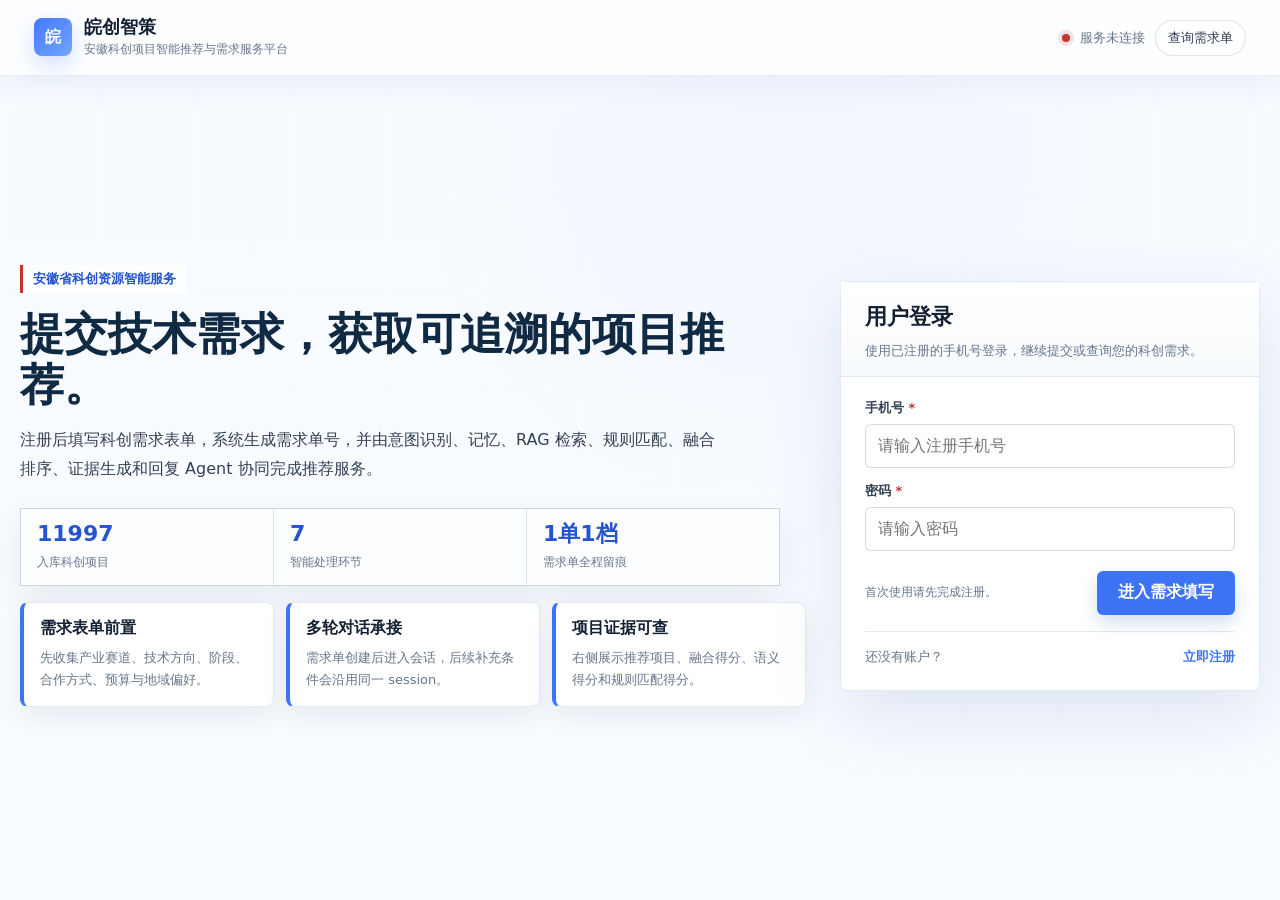
==== commit d45b3e36: "Upgrade Anhui agent memory and deployment" ====
--- a/anhui_frontend/index.html
+++ b/anhui_frontend/index.html
@@ -7,18 +7,21 @@
   <style>
     :root {
       color-scheme: light;
-      --ink: #1c2b3a;
-      --muted: #637488;
-      --line: #dbe3ea;
-      --panel: rgba(255, 255, 255, 0.94);
+      --ink: #142033;
+      --muted: #66758a;
+      --line: rgba(130, 158, 190, 0.22);
+      --panel: rgba(255, 255, 255, 0.88);
       --panel-strong: #ffffff;
-      --brand: #0a5b9f;
-      --brand-dark: #074a82;
-      --blue: #1477bb;
-      --gold: #b8862e;
-      --danger: #b42318;
+      --brand: #3d74f6;
+      --brand-dark: #2454cf;
+      --blue: #5b8cff;
+      --gold: #a97824;
+      --danger: #c7332e;
       --ok: #15803d;
-      --shadow: 0 24px 70px rgba(15, 23, 42, 0.18);
+      --paper: #f4f8ff;
+      --shadow: 0 24px 70px rgba(75, 115, 174, 0.16);
+      --soft-blue: #eaf3ff;
+      --grid-line: rgba(80, 126, 190, 0.08);
     }
 
     * { box-sizing: border-box; }
@@ -28,8 +31,12 @@
       font-family: "Microsoft YaHei", "PingFang SC", system-ui, -apple-system, BlinkMacSystemFont, "Segoe UI", sans-serif;
       color: var(--ink);
       background:
-        linear-gradient(90deg, rgba(244, 248, 251, 0.97), rgba(244, 248, 251, 0.83) 48%, rgba(244, 248, 251, 0.60)),
+        linear-gradient(rgba(245, 249, 255, 0.80), rgba(248, 251, 255, 0.84)),
+        radial-gradient(circle at 62% 20%, rgba(96, 148, 255, 0.20), transparent 34%),
+        linear-gradient(rgba(76, 123, 190, 0.045) 1px, transparent 1px),
+        linear-gradient(90deg, rgba(76, 123, 190, 0.045) 1px, transparent 1px),
         url("/static/assets/hefei-swan-lake.jpg") center / cover fixed no-repeat;
+      background-size: auto, auto, 96px 96px, 96px 96px, auto;
     }
 
     button, input, select, textarea { font: inherit; }
@@ -40,7 +47,7 @@
     .app-shell {
       min-height: 100vh;
       display: grid;
-      grid-template-rows: 68px 1fr;
+      grid-template-rows: 76px 1fr;
     }
 
     .topbar {
@@ -51,9 +58,11 @@
       align-items: center;
       justify-content: space-between;
       gap: 24px;
-      padding: 0 32px;
-      background: rgba(255, 255, 255, 0.78);
-      border-bottom: 1px solid var(--line);
+      padding: 0 34px;
+      color: var(--ink);
+      background: rgba(255, 255, 255, 0.70);
+      border-bottom: 1px solid rgba(105, 139, 188, 0.13);
+      box-shadow: 0 8px 30px rgba(67, 103, 156, 0.08);
       backdrop-filter: blur(18px);
     }
 
@@ -71,9 +80,10 @@
       place-items: center;
       border-radius: 8px;
       color: white;
-      background: var(--brand);
+      background: linear-gradient(135deg, #4278ff, #74a6ff);
       font-weight: 800;
       letter-spacing: 0;
+      box-shadow: 0 8px 22px rgba(61, 116, 246, 0.24);
     }
 
     .brand-title {
@@ -109,48 +119,63 @@
       box-shadow: 0 0 0 4px rgba(21, 128, 61, 0.12);
     }
 
+    .health-dot.offline {
+      background: var(--danger);
+      box-shadow: 0 0 0 4px rgba(199, 51, 46, 0.14);
+    }
+
     .nav-btn {
       min-height: 36px;
       padding: 0 12px;
       border: 1px solid var(--line);
-      border-radius: 8px;
-      color: var(--ink);
-      background: rgba(255, 255, 255, 0.68);
+      border-radius: 999px;
+      color: #2d3a4d;
+      background: rgba(255, 255, 255, 0.62);
+      border-color: rgba(105, 139, 188, 0.22);
+    }
+
+    .nav-btn:hover,
+    .btn:hover,
+    .copy-btn:hover,
+    .text-btn:hover {
+      filter: brightness(0.98);
     }
 
     .nav-btn.primary {
       color: white;
       border-color: transparent;
       background: var(--brand);
+      box-shadow: 0 10px 26px rgba(61, 116, 246, 0.22);
     }
 
     .page {
-      width: min(1180px, calc(100vw - 40px));
+      width: min(1500px, calc(100vw - 40px));
       margin: 0 auto;
       padding: 28px 0;
     }
 
     .portal-grid {
-      min-height: calc(100vh - 124px);
+      min-height: calc(100vh - 136px);
       display: grid;
       grid-template-columns: minmax(0, 1fr) 420px;
       align-items: center;
-      gap: 28px;
+      gap: 34px;
     }
 
     .intro h2 {
       margin: 0 0 16px;
       max-width: 760px;
-      font-size: clamp(32px, 4vw, 54px);
-      line-height: 1.1;
+      font-size: clamp(30px, 3.4vw, 48px);
+      line-height: 1.16;
       letter-spacing: 0;
+      color: #102a43;
     }
 
     .intro p {
       margin: 0 0 24px;
       max-width: 700px;
-      color: #394150;
-      font-size: 17px;
+      color: #334155;
+      font-size: 16px;
       line-height: 1.8;
     }
 
@@ -161,13 +186,44 @@
       max-width: 820px;
     }
 
+    .service-stats {
+      display: grid;
+      grid-template-columns: repeat(3, minmax(0, 1fr));
+      gap: 1px;
+      max-width: 760px;
+      margin: 0 0 16px;
+      border: 1px solid var(--line);
+      background: var(--line);
+      box-shadow: 0 12px 34px rgba(10, 35, 66, 0.08);
+    }
+
+    .service-stat {
+      min-height: 76px;
+      padding: 13px 16px;
+      background: rgba(255, 255, 255, 0.9);
+    }
+
+    .service-stat b {
+      display: block;
+      margin-bottom: 5px;
+      color: var(--brand-dark);
+      font-size: 22px;
+      line-height: 1.1;
+    }
+
+    .service-stat span {
+      color: var(--muted);
+      font-size: 12px;
+    }
+
     .feature {
       min-height: 104px;
-      padding: 16px;
+      padding: 15px 16px;
       border: 1px solid var(--line);
       border-radius: 8px;
-      background: rgba(255, 255, 255, 0.72);
-      backdrop-filter: blur(14px);
+      border-left: 4px solid var(--brand);
+      background: rgba(255, 255, 255, 0.9);
+      box-shadow: 0 10px 28px rgba(10, 35, 66, 0.08);
     }
 
     .feature b {
@@ -187,12 +243,12 @@
       border-radius: 8px;
       background: var(--panel);
       box-shadow: var(--shadow);
-      backdrop-filter: blur(18px);
     }
 
     .card-head {
-      padding: 22px 24px 12px;
+      padding: 20px 24px 13px;
       border-bottom: 1px solid var(--line);
+      background: linear-gradient(180deg, #ffffff, #f7fafc);
     }
 
     .card-head h2, .card-head h3 {
@@ -233,7 +289,7 @@
       min-height: 44px;
       padding: 11px 12px;
       border: 1px solid rgba(17, 24, 39, 0.16);
-      border-radius: 8px;
+      border-radius: 6px;
       color: var(--ink);
       background: rgba(255, 255, 255, 0.86);
       outline: none;
@@ -248,8 +304,8 @@
     .field input:focus,
     .field select:focus,
     .field textarea:focus {
-      border-color: rgba(15, 118, 110, 0.7);
-      box-shadow: 0 0 0 4px rgba(15, 118, 110, 0.12);
+      border-color: rgba(7, 90, 156, 0.7);
+      box-shadow: 0 0 0 3px rgba(7, 90, 156, 0.12);
     }
 
     .form-footer {
@@ -270,7 +326,7 @@
       min-height: 44px;
       padding: 0 18px;
       border: 1px solid var(--line);
-      border-radius: 8px;
+      border-radius: 6px;
       color: var(--ink);
       background: rgba(255, 255, 255, 0.74);
       font-weight: 700;
@@ -281,19 +337,44 @@
       color: white;
       border-color: transparent;
       background: var(--brand);
+      box-shadow: 0 8px 18px rgba(7, 90, 156, 0.18);
     }
 
     .btn.secondary {
       color: var(--brand-dark);
-      border-color: rgba(15, 118, 110, 0.28);
-      background: rgba(15, 118, 110, 0.08);
+      border-color: rgba(61, 116, 246, 0.22);
+      background: rgba(61, 116, 246, 0.08);
+    }
+
+    .icon-btn {
+      width: 38px;
+      height: 38px;
+      display: inline-grid;
+      place-items: center;
+      flex: 0 0 auto;
+      border: 1px solid rgba(105, 139, 188, 0.22);
+      border-radius: 999px;
+      color: #2c4770;
+      background: rgba(255, 255, 255, 0.68);
+      box-shadow: 0 10px 24px rgba(72, 110, 166, 0.12);
+    }
+
+    .icon-btn:hover {
+      color: var(--brand-dark);
+      background: rgba(255, 255, 255, 0.92);
+    }
+
+    .icon-btn svg {
+      width: 18px;
+      height: 18px;
+      stroke-width: 2;
     }
 
     .step-page {
-      min-height: calc(100vh - 124px);
+      min-height: calc(100vh - 136px);
       display: grid;
       align-items: start;
-      gap: 18px;
+      gap: 14px;
     }
 
     .stepper {
@@ -305,24 +386,42 @@
     .step {
       padding: 12px;
       border: 1px solid var(--line);
-      border-radius: 8px;
-      background: rgba(255, 255, 255, 0.78);
+      border-radius: 6px;
+      background: rgba(255, 255, 255, 0.9);
       color: var(--muted);
       font-size: 13px;
     }
 
     .step.active {
       color: var(--brand-dark);
-      border-color: rgba(15, 118, 110, 0.32);
-      background: rgba(15, 118, 110, 0.11);
+      border-color: rgba(7, 90, 156, 0.32);
+      background: rgba(7, 90, 156, 0.1);
       font-weight: 800;
+    }
+
+    .step.done {
+      color: #155e75;
+      border-color: rgba(14, 116, 144, 0.24);
+      background: rgba(14, 116, 144, 0.08);
+      font-weight: 700;
     }
 
     .workbench {
       height: calc(100vh - 112px);
       display: grid;
-      grid-template-columns: 320px minmax(0, 1fr) 360px;
+      grid-template-columns: 316px minmax(520px, 1fr) 380px;
       gap: 14px;
+      padding: 4px 0 0;
+      background: transparent;
+      transition: grid-template-columns 0.22s ease;
+    }
+
+    .workbench.sidebar-collapsed {
+      grid-template-columns: minmax(620px, 1fr) 400px;
+    }
+
+    .workbench.sidebar-collapsed .side-panel {
+      display: none;
     }
 
     .side-panel,
@@ -331,9 +430,9 @@
       min-height: 0;
       overflow: hidden;
       border: 1px solid var(--line);
-      border-radius: 8px;
-      background: var(--panel);
-      box-shadow: 0 18px 54px rgba(15, 23, 42, 0.14);
+      border-radius: 18px;
+      background: rgba(255, 255, 255, 0.84);
+      box-shadow: var(--shadow);
       backdrop-filter: blur(18px);
     }
 
@@ -347,6 +446,7 @@
     .result-head {
       padding: 18px;
       border-bottom: 1px solid var(--line);
+      background: linear-gradient(180deg, rgba(255,255,255,0.88), rgba(245,249,255,0.78));
     }
 
     .demand-summary h3,
@@ -361,11 +461,30 @@
       align-items: center;
       min-height: 30px;
       padding: 0 10px;
-      border-radius: 8px;
+      border-radius: 10px;
       color: var(--brand-dark);
-      background: rgba(15, 118, 110, 0.12);
+      border: 1px solid rgba(61, 116, 246, 0.18);
+      background: rgba(61, 116, 246, 0.08);
       font-weight: 800;
       font-size: 13px;
+    }
+
+    .ticket-row {
+      display: flex;
+      align-items: center;
+      justify-content: space-between;
+      gap: 10px;
+    }
+
+    .copy-btn {
+      min-height: 30px;
+      padding: 0 9px;
+      border: 1px solid var(--line);
+      border-radius: 6px;
+      color: var(--brand-dark);
+      background: #ffffff;
+      font-size: 12px;
+      font-weight: 700;
     }
 
     .kv {
@@ -395,8 +514,9 @@
     .agent-list li {
       padding: 10px;
       border: 1px solid var(--line);
-      border-radius: 8px;
-      background: rgba(255, 255, 255, 0.64);
+      border-radius: 12px;
+      border-left: 3px solid rgba(61, 116, 246, 0.32);
+      background: rgba(255,255,255,0.82);
       font-size: 13px;
     }
 
@@ -413,9 +533,27 @@
     }
 
     .chat-head {
+      position: relative;
       padding: 18px 20px;
       border-bottom: 1px solid var(--line);
-      background: rgba(255, 255, 255, 0.48);
+      background: linear-gradient(180deg, rgba(255,255,255,0.90), rgba(247,251,255,0.80));
+    }
+
+    .sidebar-toggle {
+      position: absolute;
+      top: 16px;
+      right: 18px;
+    }
+
+    .workbench.sidebar-collapsed .sidebar-toggle svg {
+      transform: scaleX(-1);
+    }
+
+    .chat-title-row {
+      display: flex;
+      align-items: flex-start;
+      justify-content: space-between;
+      gap: 14px;
     }
 
     .chat-head h2 {
@@ -430,10 +568,35 @@
       line-height: 1.6;
     }
 
+    .run-status {
+      display: flex;
+      align-items: center;
+      flex-wrap: wrap;
+      gap: 8px;
+      margin-top: 12px;
+      color: var(--muted);
+      font-size: 12px;
+    }
+
+    .status-pill {
+      display: inline-flex;
+      align-items: center;
+      min-height: 26px;
+      padding: 0 9px;
+      border: 1px solid rgba(61, 116, 246, 0.18);
+      border-radius: 999px;
+      color: var(--brand-dark);
+      background: rgba(61, 116, 246, 0.08);
+      font-weight: 700;
+    }
+
     .messages {
       min-height: 0;
       overflow: auto;
-      padding: 20px;
+      padding: 24px;
+      background:
+        radial-gradient(circle at 50% 12%, rgba(105, 158, 255, 0.14), transparent 30%),
+        rgba(247, 251, 255, 0.68);
       display: flex;
       flex-direction: column;
       gap: 13px;
@@ -442,7 +605,7 @@
     .msg {
       max-width: min(760px, 88%);
       padding: 13px 15px;
-      border-radius: 8px;
+      border-radius: 16px;
       white-space: pre-wrap;
       line-height: 1.75;
       font-size: 14px;
@@ -451,22 +614,24 @@
     .msg.user {
       align-self: flex-end;
       color: white;
-      background: var(--brand);
+      background: linear-gradient(135deg, #2f6cf6, #5d93ff);
+      box-shadow: 0 14px 28px rgba(61, 116, 246, 0.2);
     }
 
     .msg.bot {
       align-self: flex-start;
       border: 1px solid var(--line);
-      background: var(--panel-strong);
+      background: rgba(255, 255, 255, 0.92);
+      border-left: 4px solid rgba(61, 116, 246, 0.24);
     }
 
     .composer {
       display: grid;
       grid-template-columns: 1fr auto;
       gap: 10px;
-      padding: 14px;
+      padding: 16px;
       border-top: 1px solid var(--line);
-      background: rgba(255, 255, 255, 0.74);
+      background: rgba(255, 255, 255, 0.86);
     }
 
     .composer textarea {
@@ -474,12 +639,12 @@
       min-height: 48px;
       max-height: 132px;
       resize: none;
-      padding: 12px 13px;
+      padding: 14px 16px;
       border: 1px solid var(--line);
-      border-radius: 8px;
+      border-radius: 16px;
       outline: none;
       line-height: 1.6;
-      background: rgba(255, 255, 255, 0.92);
+      background: rgba(255, 255, 255, 0.82);
     }
 
     .result-panel {
@@ -506,8 +671,9 @@
     .project {
       padding: 14px;
       border: 1px solid var(--line);
-      border-radius: 8px;
-      background: rgba(255, 255, 255, 0.84);
+      border-radius: 14px;
+      border-left: 4px solid rgba(61, 116, 246, 0.24);
+      background: rgba(255, 255, 255, 0.88);
     }
 
     .project h3 {
@@ -525,10 +691,10 @@
 
     .tag {
       padding: 3px 7px;
-      border: 1px solid rgba(37, 99, 235, 0.18);
+      border: 1px solid rgba(61, 116, 246, 0.18);
       border-radius: 999px;
-      color: #1d4ed8;
-      background: rgba(37, 99, 235, 0.08);
+      color: #275ad7;
+      background: rgba(61, 116, 246, 0.08);
       font-size: 12px;
     }
 
@@ -537,6 +703,21 @@
       color: #344054;
       font-size: 13px;
       line-height: 1.7;
+    }
+
+    .project-meta {
+      display: grid;
+      gap: 6px;
+      margin-top: 10px;
+      color: var(--muted);
+      font-size: 12px;
+      line-height: 1.55;
+    }
+
+    .project-meta a {
+      color: var(--brand);
+      text-decoration: none;
+      word-break: break-all;
     }
 
     .score {
@@ -557,9 +738,9 @@
     .empty {
       padding: 18px;
       border: 1px dashed rgba(17, 24, 39, 0.18);
-      border-radius: 8px;
+      border-radius: 6px;
       color: var(--muted);
-      background: rgba(255, 255, 255, 0.58);
+      background: #ffffff;
       font-size: 13px;
       line-height: 1.7;
     }
@@ -581,7 +762,7 @@
       padding: 0 10px;
       border-left: 3px solid #c7332e;
       color: var(--brand-dark);
-      background: rgba(255, 255, 255, 0.72);
+      background: rgba(255, 255, 255, 0.92);
       font-size: 13px;
       font-weight: 700;
     }
@@ -630,6 +811,7 @@
         grid-template-columns: 1fr;
         height: auto;
       }
+      .workbench.sidebar-collapsed { grid-template-columns: 1fr; }
       .workbench { min-height: calc(100vh - 112px); }
       .side-panel, .result-panel { min-height: 320px; }
       .chat-panel { min-height: 620px; }
@@ -637,15 +819,21 @@
 
     @media (max-width: 720px) {
       .topbar {
-        min-height: 68px;
-        padding: 0 14px;
-      }
+        min-height: 76px;
+        align-items: flex-start;
+        flex-direction: column;
+        gap: 10px;
+        padding: 12px 14px;
+      }
+      .app-shell { grid-template-rows: auto 1fr; }
+      .top-actions { width: 100%; flex-wrap: wrap; }
       .brand-subtitle, .top-actions .health-copy { display: none; }
       .page { width: min(100vw - 20px, 1180px); padding: 14px 0; }
       .portal-grid { gap: 14px; }
-      .feature-strip, .form-grid, .stepper { grid-template-columns: 1fr; }
+      .feature-strip, .form-grid, .stepper, .service-stats { grid-template-columns: 1fr; }
       .form-footer, .composer { grid-template-columns: 1fr; display: grid; }
-      .btn, .nav-btn { width: 100%; }
+      .btn { width: 100%; }
+      .nav-btn { width: auto; flex: 1 1 120px; }
       .msg { max-width: 100%; }
     }
   </style>
@@ -657,11 +845,11 @@
         <div class="brand-mark">皖</div>
         <div>
           <h1 class="brand-title">皖创智策</h1>
-          <span class="brand-subtitle">安徽科创项目 Multi-Agent 推荐与需求服务平台</span>
+          <span class="brand-subtitle">安徽科创项目智能推荐与需求服务平台</span>
         </div>
       </div>
       <div class="top-actions">
-        <span class="health-dot"></span>
+        <span class="health-dot" id="healthDot"></span>
         <span id="healthText" class="health-copy">服务连接中</span>
         <button class="nav-btn" type="button" data-route="query">查询需求单</button>
         <button class="nav-btn primary hidden" id="newDemandBtn" type="button">新建需求</button>
@@ -676,6 +864,11 @@
           <span class="portal-kicker">安徽省科创资源智能服务</span>
           <h2>提交技术需求，获取可追溯的项目推荐。</h2>
           <p>注册后填写科创需求表单，系统生成需求单号，并由意图识别、记忆、RAG 检索、规则匹配、融合排序、证据生成和回复 Agent 协同完成推荐服务。</p>
+          <div class="service-stats">
+            <div class="service-stat"><b>11997</b><span>入库科创项目</span></div>
+            <div class="service-stat"><b>7</b><span>智能处理环节</span></div>
+            <div class="service-stat"><b>1单1档</b><span>需求单全程留痕</span></div>
+          </div>
           <div class="feature-strip">
             <div class="feature"><b>需求表单前置</b><span>先收集产业赛道、技术方向、阶段、合作方式、预算与地域偏好。</span></div>
             <div class="feature"><b>多轮对话承接</b><span>需求单创建后进入会话，后续补充条件会沿用同一 session。</span></div>
@@ -713,6 +906,11 @@
           <span class="portal-kicker">服务对象注册</span>
           <h2>建立服务档案，开始智能匹配。</h2>
           <p>注册信息仅用于识别需求主体和关联需求单。项目推荐基于本平台已入库的安徽科创项目数据完成。</p>
+          <div class="service-stats">
+            <div class="service-stat"><b>统一登录</b><span>关联需求主体</span></div>
+            <div class="service-stat"><b>按单查询</b><span>恢复历史对话</span></div>
+            <div class="service-stat"><b>证据可查</b><span>保留推荐依据</span></div>
+          </div>
           <div class="feature-strip">
             <div class="feature"><b>需求主体识别</b><span>区分企业、高校院所、投资机构与园区等需求场景。</span></div>
             <div class="feature"><b>需求单连续服务</b><span>同一账号可持续补充条件，保持会话上下文。</span></div>
@@ -750,7 +948,7 @@
         <form class="card" id="intakeForm">
           <div class="card-head">
             <h2>科创项目需求表单</h2>
-            <p>这一步对应 game-ai 的提交工单流程。表单会被整理成首轮需求，提交给后端 Agent 链路完成检索推荐。</p>
+            <p>表单会生成需求单号并写入后端，后续可按需求单号恢复对话和推荐结果。</p>
           </div>
           <div class="card-body">
             <div class="form-grid">
@@ -833,7 +1031,7 @@
         <form class="card" id="queryForm">
           <div class="card-head">
             <h2>查询需求单</h2>
-            <p>输入需求单号可以恢复本机保存的需求记录，并继续进入推荐对话。</p>
+            <p>输入需求单号可从后端恢复需求记录、历史消息和推荐结果，并继续进入推荐对话。</p>
           </div>
           <div class="card-body">
             <div class="field">
@@ -851,11 +1049,14 @@
     </section>
 
     <section class="page hidden" id="chatPage">
-      <div class="workbench">
+      <div class="workbench" id="workbench">
         <aside class="side-panel">
           <div class="demand-summary">
             <h3>当前需求单</h3>
-            <span class="ticket-no" id="ticketNo">未创建</span>
+            <div class="ticket-row">
+              <span class="ticket-no" id="ticketNo">未创建</span>
+              <button class="copy-btn" id="copyTicketBtn" type="button">复制单号</button>
+            </div>
             <div class="kv" id="demandKv"></div>
             <div class="form-footer" style="margin-top: 16px;">
               <button class="btn secondary" type="button" data-route="intake">修改需求</button>
@@ -879,6 +1080,17 @@
           <div class="chat-head">
             <h2>智能项目顾问</h2>
             <p id="chatMeta">需求单提交后，每一轮消息都会交给大模型和 Agent 链路处理，可继续补充条件。</p>
+            <button class="icon-btn sidebar-toggle" id="sidebarToggle" type="button" title="隐藏左侧栏" aria-label="隐藏左侧栏">
+              <svg viewBox="0 0 24 24" fill="none" stroke="currentColor" aria-hidden="true">
+                <rect x="3" y="4" width="18" height="16" rx="3"></rect>
+                <path d="M9 4v16"></path>
+                <path d="m15 9-3 3 3 3"></path>
+              </svg>
+            </button>
+            <div class="run-status" id="runStatus">
+              <span class="status-pill">待处理</span>
+              <span>提交需求后开始推荐</span>
+            </div>
           </div>
           <div class="messages" id="messages"></div>
           <form class="composer" id="chatForm">
@@ -907,6 +1119,7 @@
       user: readJson("anhui_user", null),
       demand: readJson("anhui_current_demand", null),
       sessionId: localStorage.getItem("anhui_session_id") || "",
+      lastResults: readJson("anhui_last_results", []),
       busy: false
     };
 
@@ -929,6 +1142,11 @@
     const toastEl = document.getElementById("toast");
     const accountNameEl = document.getElementById("accountName");
     const logoutBtn = document.getElementById("logoutBtn");
+    const runStatusEl = document.getElementById("runStatus");
+    const copyTicketBtn = document.getElementById("copyTicketBtn");
+    const healthDot = document.getElementById("healthDot");
+    const workbenchEl = document.getElementById("workbench");
+    const sidebarToggleBtn = document.getElementById("sidebarToggle");
 
     function readJson(key, fallback) {
       try {
@@ -941,6 +1159,73 @@
 
     function saveJson(key, value) {
       localStorage.setItem(key, JSON.stringify(value));
+    }
+
+    function applySidebarState(collapsed) {
+      if (!workbenchEl || !sidebarToggleBtn) return;
+      workbenchEl.classList.toggle("sidebar-collapsed", collapsed);
+      sidebarToggleBtn.title = collapsed ? "显示左侧栏" : "隐藏左侧栏";
+      sidebarToggleBtn.setAttribute("aria-label", sidebarToggleBtn.title);
+      localStorage.setItem("anhui_sidebar_collapsed", collapsed ? "1" : "0");
+    }
+
+    function saveDemandLocal(demand) {
+      if (!demand) return;
+      saveJson("anhui_current_demand", demand);
+      const allDemands = readJson("anhui_demands", {});
+      allDemands[demand.ticketNo] = demand;
+      saveJson("anhui_demands", allDemands);
+    }
+
+    function latestResultsFromMessages(messages = []) {
+      for (const item of [...messages].reverse()) {
+        const results = item.metadata?.results || item.results;
+        if (Array.isArray(results) && results.length > 0) return results;
+      }
+      return [];
+    }
+
+    async function apiJson(path, options = {}) {
+      const response = await fetch(path, {
+        ...options,
+        headers: {
+          "Content-Type": "application/json",
+          ...(options.headers || {})
+        }
+      });
+      const data = await response.json().catch(() => ({}));
+      if (!response.ok) throw new Error(data.detail || data.message || "服务暂不可用");
+      return data;
+    }
+
+    async function createDemandRemote(demand) {
+      const data = await apiJson("/api/demands", {
+        method: "POST",
+        body: JSON.stringify({
+          ticket_no: demand.ticketNo,
+          user_id: demand.user?.mobile || "web-demo-user",
+          session_id: state.sessionId || null,
+          payload: demand
+        })
+      });
+      return data.demand;
+    }
+
+    async function getDemandRemote(ticketNo) {
+      const data = await apiJson(`/api/demands/${encodeURIComponent(ticketNo)}`);
+      return data.demand;
+    }
+
+    async function addDemandMessageRemote(role, content, metadata = {}) {
+      if (!state.demand?.ticketNo) return;
+      try {
+        await apiJson(`/api/demands/${encodeURIComponent(state.demand.ticketNo)}/messages`, {
+          method: "POST",
+          body: JSON.stringify({ role, content, trace_id: metadata.trace_id || null, metadata })
+        });
+      } catch (error) {
+        console.warn("保存需求单消息失败", error);
+      }
     }
 
     function renderAccount() {
@@ -962,10 +1247,17 @@
     }
 
     function show(route) {
+      if (route === "intake" && !state.user) {
+        route = "login";
+      }
+      if (route === "chat" && !state.demand) {
+        route = state.user ? "intake" : "login";
+      }
       Object.values(pages).forEach(page => page.classList.add("hidden"));
       pages[route].classList.remove("hidden");
-      newDemandBtn.classList.toggle("hidden", route === "login" || route === "intake");
       renderAccount();
+      const canCreateDemand = Boolean(state.user) && !["login", "register", "intake"].includes(route);
+      newDemandBtn.classList.toggle("hidden", !canCreateDemand);
       if (route === "chat") renderDemand();
       window.scrollTo({ top: 0, behavior: "smooth" });
     }
@@ -1020,12 +1312,40 @@
       ].join("\n");
     }
 
-    function addMessage(role, text) {
+    function setRunStatus(label, detail, tone = "normal") {
+      const color = tone === "error" ? "#b42318" : tone === "done" ? "#15803d" : "var(--brand-dark)";
+      runStatusEl.innerHTML = `<span class="status-pill" style="color:${color}">${escapeHtml(label)}</span><span>${escapeHtml(detail || "")}</span>`;
+    }
+
+    function addMessage(role, text, options = {}) {
       const node = document.createElement("div");
       node.className = `msg ${role}`;
       node.textContent = text;
       messagesEl.appendChild(node);
       messagesEl.scrollTop = messagesEl.scrollHeight;
+      if (!options.skipPersist && state.demand) {
+        state.demand.messages = state.demand.messages || [];
+        state.demand.messages.push({
+          role: role === "bot" ? "assistant" : role,
+          content: text,
+          createdAt: new Date().toISOString()
+        });
+        saveDemandLocal(state.demand);
+      }
+      return node;
+    }
+
+    function renderStoredMessages(demand) {
+      messagesEl.innerHTML = "";
+      const messages = demand?.messages || [];
+      if (messages.length === 0) {
+        addMessage("bot", `已恢复需求单 ${demand.ticketNo}，可以继续补充推荐条件。`, { skipPersist: true });
+        return;
+      }
+      messages.forEach(item => {
+        const role = item.role === "assistant" ? "bot" : item.role;
+        addMessage(role, item.content, { skipPersist: true });
+      });
     }
 
     function renderDemand() {
@@ -1039,6 +1359,7 @@
         <div><b>阶段：</b>${escapeHtml(demand.stage)}</div>
         <div><b>合作：</b>${escapeHtml(demand.cooperation)}</div>
         <div><b>地域：</b>${escapeHtml(demand.region || "未限定")}</div>
+        <div><b>状态：</b>${escapeHtml(demand.status || "AI_RECOMMENDING")}</div>
       `;
       chatMetaEl.textContent = `当前会话关联需求单 ${demand.ticketNo}，可继续多轮补充推荐条件。`;
     }
@@ -1058,6 +1379,7 @@
         const node = document.createElement("article");
         node.className = "project";
         const summary = item.summary || item.core_technology || item.description || "";
+        const sourceUrl = item.source_url || item.url || "";
         node.innerHTML = `
           <h3>${index + 1}. ${escapeHtml(item.name || item.project_name || item.project_id || "未命名项目")}</h3>
           <div class="tags">
@@ -1066,6 +1388,12 @@
             ${item.cooperation ? `<span class="tag">${escapeHtml(item.cooperation)}</span>` : ""}
           </div>
           <p>${escapeHtml(String(summary).slice(0, 210))}</p>
+          <div class="project-meta">
+            ${item.project_id ? `<div><b>项目ID：</b>${escapeHtml(item.project_id)}</div>` : ""}
+            ${item.source_name ? `<div><b>来源：</b>${escapeHtml(item.source_name)}</div>` : ""}
+            ${sourceUrl ? `<div><b>证据：</b><a href="${escapeHtml(sourceUrl)}" target="_blank" rel="noreferrer">查看来源链接</a></div>` : ""}
+            ${item.reason ? `<div><b>依据：</b>${escapeHtml(item.reason)}</div>` : ""}
+          </div>
           <div class="score">
             <span><b>${pct(item.fused_score)}</b>融合</span>
             <span><b>${pct(item.rag_score)}</b>语义</span>
@@ -1081,8 +1409,12 @@
       state.busy = true;
       sendBtn.disabled = true;
       sendBtn.textContent = "处理中";
-      if (!options.silentUser) addMessage("user", query);
-      addMessage("bot", "已收到，我正在进行意图识别、需求记忆提取、RAG 召回和融合排序。");
+      setRunStatus("Agent 处理中", "意图识别、记忆提取、RAG 召回、规则匹配与融合排序正在执行");
+      if (!options.silentUser) {
+        addMessage("user", query);
+        addDemandMessageRemote("user", query, { session_id: state.sessionId || null });
+      }
+      const processingNode = addMessage("bot", "已收到，我正在进行意图识别、需求记忆提取、RAG 召回和融合排序。", { skipPersist: true });
 
       try {
         const response = await fetch("/api/chat", {
@@ -1099,12 +1431,36 @@
         const data = await response.json();
         state.sessionId = data.session_id || state.sessionId;
         localStorage.setItem("anhui_session_id", state.sessionId);
-        addMessage("bot", data.answer || "已完成推荐分析。");
+        const answer = data.answer || "已完成推荐分析。";
+        processingNode.textContent = answer;
+        if (state.demand) {
+          state.demand.messages = state.demand.messages || [];
+          state.demand.messages.push({
+            role: "assistant",
+            content: answer,
+            createdAt: new Date().toISOString(),
+            traceId: data.trace_id
+          });
+          state.demand.sessionId = state.sessionId;
+          state.demand.lastResults = data.results || [];
+          saveDemandLocal(state.demand);
+          addDemandMessageRemote("assistant", answer, {
+            session_id: state.sessionId,
+            trace_id: data.trace_id,
+            retrieval_mode: data.retrieval_mode,
+            answer_mode: data.answer_mode,
+            results: data.results || []
+          });
+        }
         renderResults(data.results || []);
+        state.lastResults = data.results || [];
+        saveJson("anhui_last_results", state.lastResults);
         const intentName = typeof data.intent === "object" ? data.intent.name : data.intent;
         resultMetaEl.textContent = `${intentName || "unknown"} / ${data.retrieval_mode || "not_run"} / ${data.answer_mode || "unknown"}`;
+        setRunStatus("处理完成", `Trace ${data.trace_id || "-"}，检索模式 ${data.retrieval_mode || "unknown"}`, "done");
       } catch (error) {
-        addMessage("bot", `请求失败：${error.message || error}`);
+        processingNode.textContent = `请求失败：${error.message || error}`;
+        setRunStatus("处理失败", error.message || String(error), "error");
       } finally {
         state.busy = false;
         sendBtn.disabled = false;
@@ -1125,12 +1481,21 @@
     });
 
     newDemandBtn.addEventListener("click", () => {
+      if (!state.user) {
+        toast("请先登录。");
+        show("login");
+        return;
+      }
       state.demand = null;
       state.sessionId = "";
+      state.lastResults = [];
       localStorage.removeItem("anhui_current_demand");
       localStorage.removeItem("anhui_session_id");
+      localStorage.removeItem("anhui_last_results");
       messagesEl.innerHTML = "";
       resultsEl.innerHTML = `<div class="empty">提交需求后，推荐结果会显示在这里。</div>`;
+      resultMetaEl.textContent = "等待首轮需求推荐";
+      setRunStatus("待处理", "提交需求后开始推荐");
       show("intake");
     });
 
@@ -1185,11 +1550,15 @@
       state.user = null;
       state.demand = null;
       state.sessionId = "";
+      state.lastResults = [];
       localStorage.removeItem("anhui_user");
       localStorage.removeItem("anhui_current_demand");
       localStorage.removeItem("anhui_session_id");
+      localStorage.removeItem("anhui_last_results");
       document.getElementById("loginForm").reset();
       messagesEl.innerHTML = "";
+      resultsEl.innerHTML = `<div class="empty">提交需求后，推荐结果会显示在这里。</div>`;
+      resultMetaEl.textContent = "等待首轮需求推荐";
       show("login");
       toast("已退出登录。");
     });
@@ -1201,37 +1570,96 @@
         show("login");
         return;
       }
+      const button = document.getElementById("createDemandBtn");
+      button.disabled = true;
+      button.textContent = "提交中";
       const data = formToObject(event.currentTarget);
       state.demand = {
         ...data,
         user: state.user,
         ticketNo: state.demand?.ticketNo || createDemandNo(),
         createdAt: new Date().toISOString(),
-        status: "AI_RECOMMENDING"
+        status: "AI_RECOMMENDING",
+        messages: []
       };
-      saveJson("anhui_current_demand", state.demand);
-      const allDemands = readJson("anhui_demands", {});
-      allDemands[state.demand.ticketNo] = state.demand;
-      saveJson("anhui_demands", allDemands);
-      messagesEl.innerHTML = "";
-      show("chat");
-      addMessage("bot", `需求单 ${state.demand.ticketNo} 已创建。下面我会先基于表单为你做首轮推荐。`);
-      await sendToAgent(buildDemandPrompt(state.demand), { silentUser: true });
+      try {
+        const remoteDemand = await createDemandRemote(state.demand);
+        const payload = remoteDemand.payload || state.demand;
+        state.demand = {
+          ...payload,
+          ticketNo: remoteDemand.ticket_no || payload.ticketNo,
+          sessionId: remoteDemand.session_id || payload.sessionId || "",
+          status: remoteDemand.status || payload.status || "AI_RECOMMENDING",
+          messages: (remoteDemand.messages || payload.messages || []).map(item => ({
+            role: item.role,
+            content: item.content,
+            createdAt: item.created_at || item.createdAt,
+            traceId: item.trace_id || item.traceId,
+            metadata: item.metadata || {}
+          })),
+          lastResults: payload.lastResults || latestResultsFromMessages(remoteDemand.messages || payload.messages || [])
+        };
+        state.lastResults = state.demand.lastResults || [];
+        saveJson("anhui_last_results", state.lastResults);
+        state.sessionId = state.demand.sessionId || state.sessionId || "";
+        if (state.sessionId) localStorage.setItem("anhui_session_id", state.sessionId);
+        saveDemandLocal(state.demand);
+        messagesEl.innerHTML = "";
+        show("chat");
+        const createdText = remoteDemand.reused
+          ? `检测到相同需求，已恢复需求单 ${state.demand.ticketNo}。下面继续为你推荐。`
+          : `需求单 ${state.demand.ticketNo} 已创建。下面我会先基于表单为你做首轮推荐。`;
+        addMessage("bot", createdText);
+        await addDemandMessageRemote("assistant", createdText, { session_id: state.sessionId || null, event: "demand_created" });
+        await sendToAgent(buildDemandPrompt(state.demand), { silentUser: true });
+      } catch (error) {
+        saveDemandLocal(state.demand);
+        toast(error.message || "需求单提交失败，已临时保存到当前浏览器。");
+      } finally {
+        button.disabled = false;
+        button.textContent = "提交并进入对话";
+      }
     });
 
-    document.getElementById("queryForm").addEventListener("submit", event => {
+    document.getElementById("queryForm").addEventListener("submit", async event => {
       event.preventDefault();
       const ticketNo = document.getElementById("queryTicketNo").value.trim();
-      const demand = readJson("anhui_demands", {})[ticketNo];
       const result = document.getElementById("queryResult");
+      result.innerHTML = `<div class="empty">正在查询需求单...</div>`;
+      let demand = null;
+      try {
+        const remoteDemand = await getDemandRemote(ticketNo);
+        const payload = remoteDemand.payload || {};
+        demand = {
+          ...payload,
+          ticketNo: remoteDemand.ticket_no || payload.ticketNo,
+          sessionId: remoteDemand.session_id || payload.sessionId || "",
+          status: remoteDemand.status || payload.status || "AI_RECOMMENDING",
+          messages: (remoteDemand.messages || []).map(item => ({
+            role: item.role,
+            content: item.content,
+            createdAt: item.created_at,
+            traceId: item.trace_id,
+            metadata: item.metadata || {}
+          }))
+        };
+        demand.lastResults = payload.lastResults || latestResultsFromMessages(demand.messages);
+      } catch {
+        demand = readJson("anhui_demands", {})[ticketNo];
+      }
       if (!demand) {
-        result.innerHTML = `<div class="empty">本机没有找到这个需求单号。演示版需求单保存在当前浏览器 localStorage 中。</div>`;
+        result.innerHTML = `<div class="empty">没有找到这个需求单号。请检查单号是否正确，或确认是否在本平台创建。</div>`;
         return;
       }
       result.innerHTML = `
         <div class="project">
           <h3>${escapeHtml(demand.ticketNo)} / ${escapeHtml(demand.track)}</h3>
           <p>${escapeHtml(demand.description)}</p>
+          <div class="project-meta">
+            <div><b>状态：</b>${escapeHtml(demand.status || "AI_RECOMMENDING")}</div>
+            <div><b>技术方向：</b>${escapeHtml(demand.technology || "-")}</div>
+            <div><b>消息数：</b>${(demand.messages || []).length}</div>
+          </div>
           <div class="form-footer">
             <button class="btn primary" type="button" id="continueDemandBtn">继续对话</button>
           </div>
@@ -1239,10 +1667,16 @@
       `;
       document.getElementById("continueDemandBtn").addEventListener("click", () => {
         state.demand = demand;
+        state.sessionId = demand.sessionId || state.sessionId || "";
+        if (state.sessionId) localStorage.setItem("anhui_session_id", state.sessionId);
+        state.lastResults = demand.lastResults || latestResultsFromMessages(demand.messages || []);
+        saveJson("anhui_last_results", state.lastResults);
         saveJson("anhui_current_demand", demand);
-        messagesEl.innerHTML = "";
+        saveDemandLocal(demand);
         show("chat");
-        addMessage("bot", `已恢复需求单 ${demand.ticketNo}，可以继续补充推荐条件。`);
+        renderStoredMessages(demand);
+        renderResults(state.lastResults || []);
+        setRunStatus("已恢复", `需求单 ${demand.ticketNo} 已加载，可继续多轮对话`, "done");
       });
     });
 
@@ -1261,20 +1695,43 @@
       }
     });
 
+    copyTicketBtn.addEventListener("click", async () => {
+      if (!state.demand?.ticketNo) {
+        toast("还没有可复制的需求单号。");
+        return;
+      }
+      try {
+        await navigator.clipboard.writeText(state.demand.ticketNo);
+        toast("需求单号已复制。");
+      } catch {
+        toast(`需求单号：${state.demand.ticketNo}`);
+      }
+    });
+
+    sidebarToggleBtn?.addEventListener("click", () => {
+      applySidebarState(!workbenchEl.classList.contains("sidebar-collapsed"));
+    });
+
     async function loadHealth() {
       try {
         const response = await fetch("/healthz");
         const data = await response.json();
         healthText.textContent = `服务在线 / ${data.rag?.chat_model || "qwen-plus"} / 项目 ${data.projects || 0}`;
+        healthDot.classList.remove("offline");
       } catch {
         healthText.textContent = "服务未连接";
-      }
-    }
-
+        healthDot.classList.add("offline");
+      }
+    }
+
+    applySidebarState(localStorage.getItem("anhui_sidebar_collapsed") === "1");
     loadHealth();
     if (state.user && state.demand) {
       show("chat");
-      addMessage("bot", `已恢复需求单 ${state.demand.ticketNo}，可以继续对话。`);
+      renderStoredMessages(state.demand);
+      state.lastResults = state.demand.lastResults || latestResultsFromMessages(state.demand.messages || []) || state.lastResults || [];
+      renderResults(state.lastResults);
+      setRunStatus("已恢复", `需求单 ${state.demand.ticketNo} 已加载，可继续多轮对话`, "done");
     } else if (state.user) {
       show("intake");
     } else {
